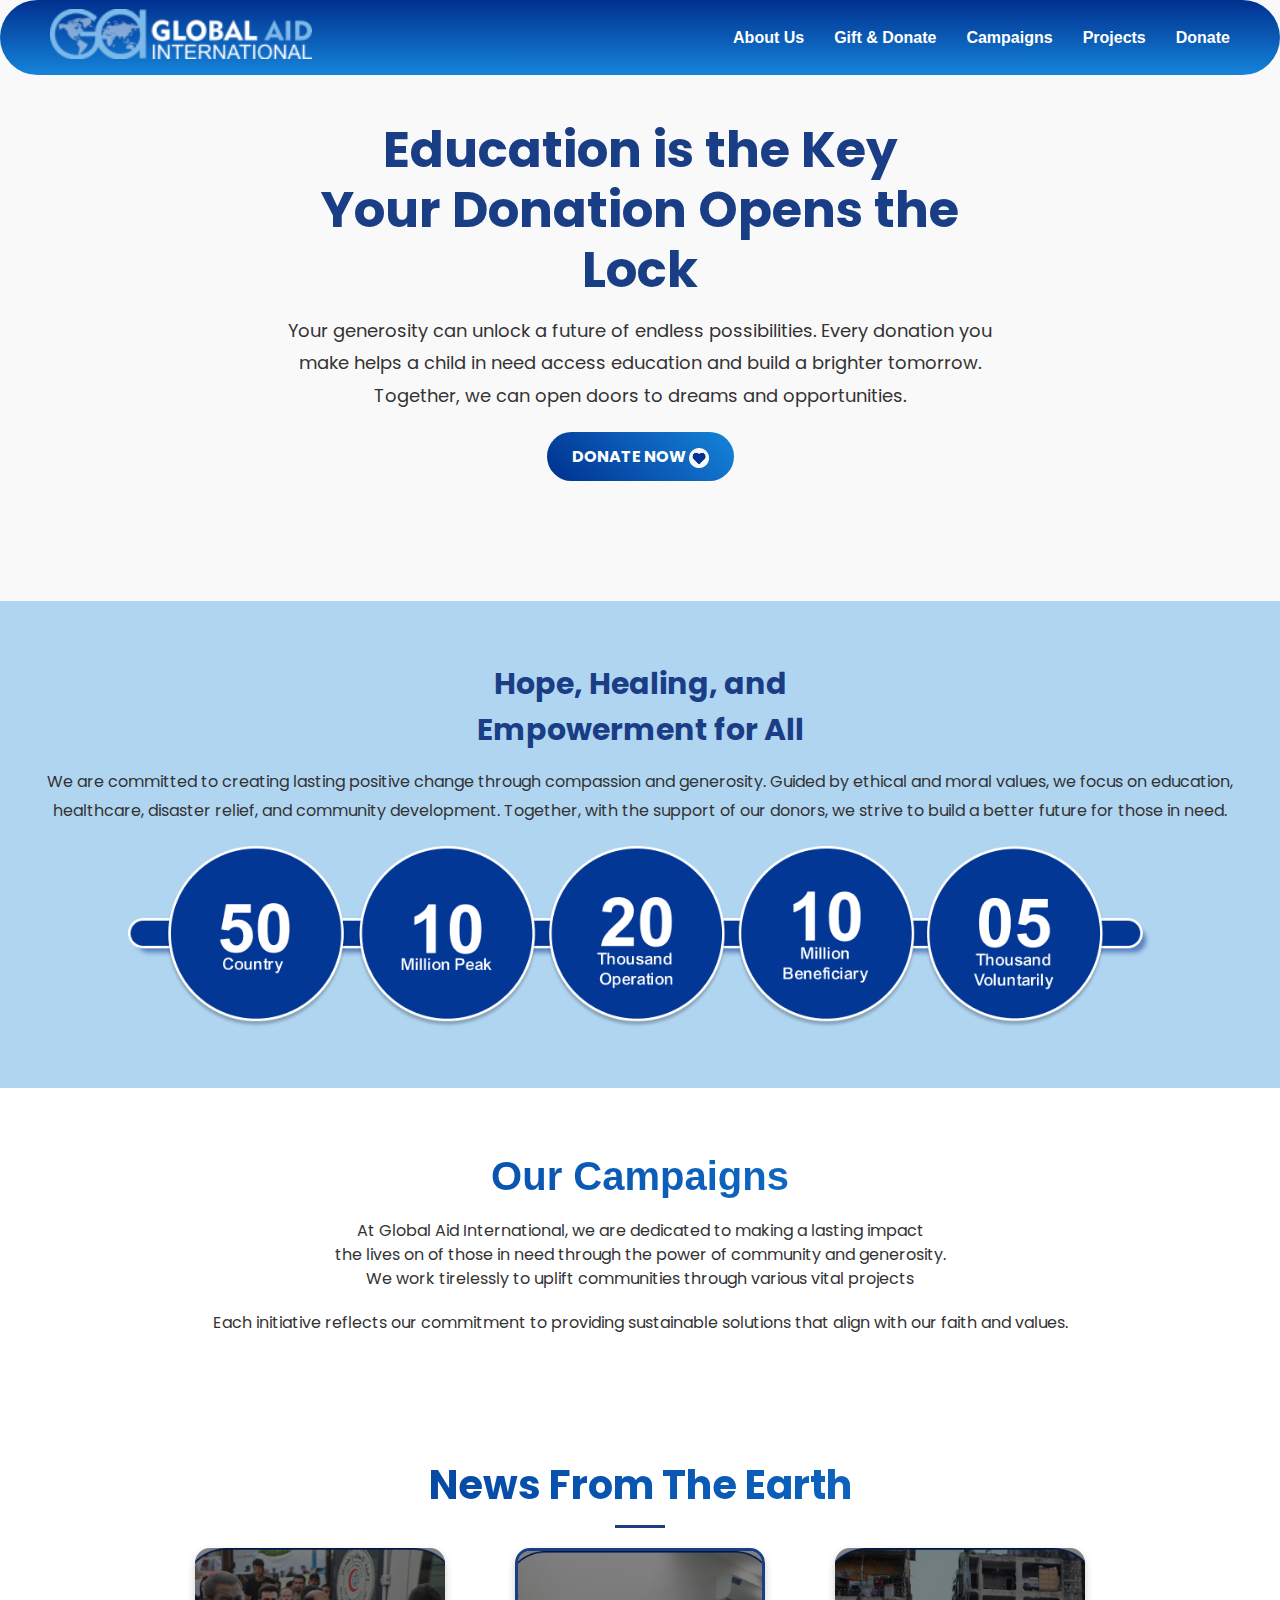
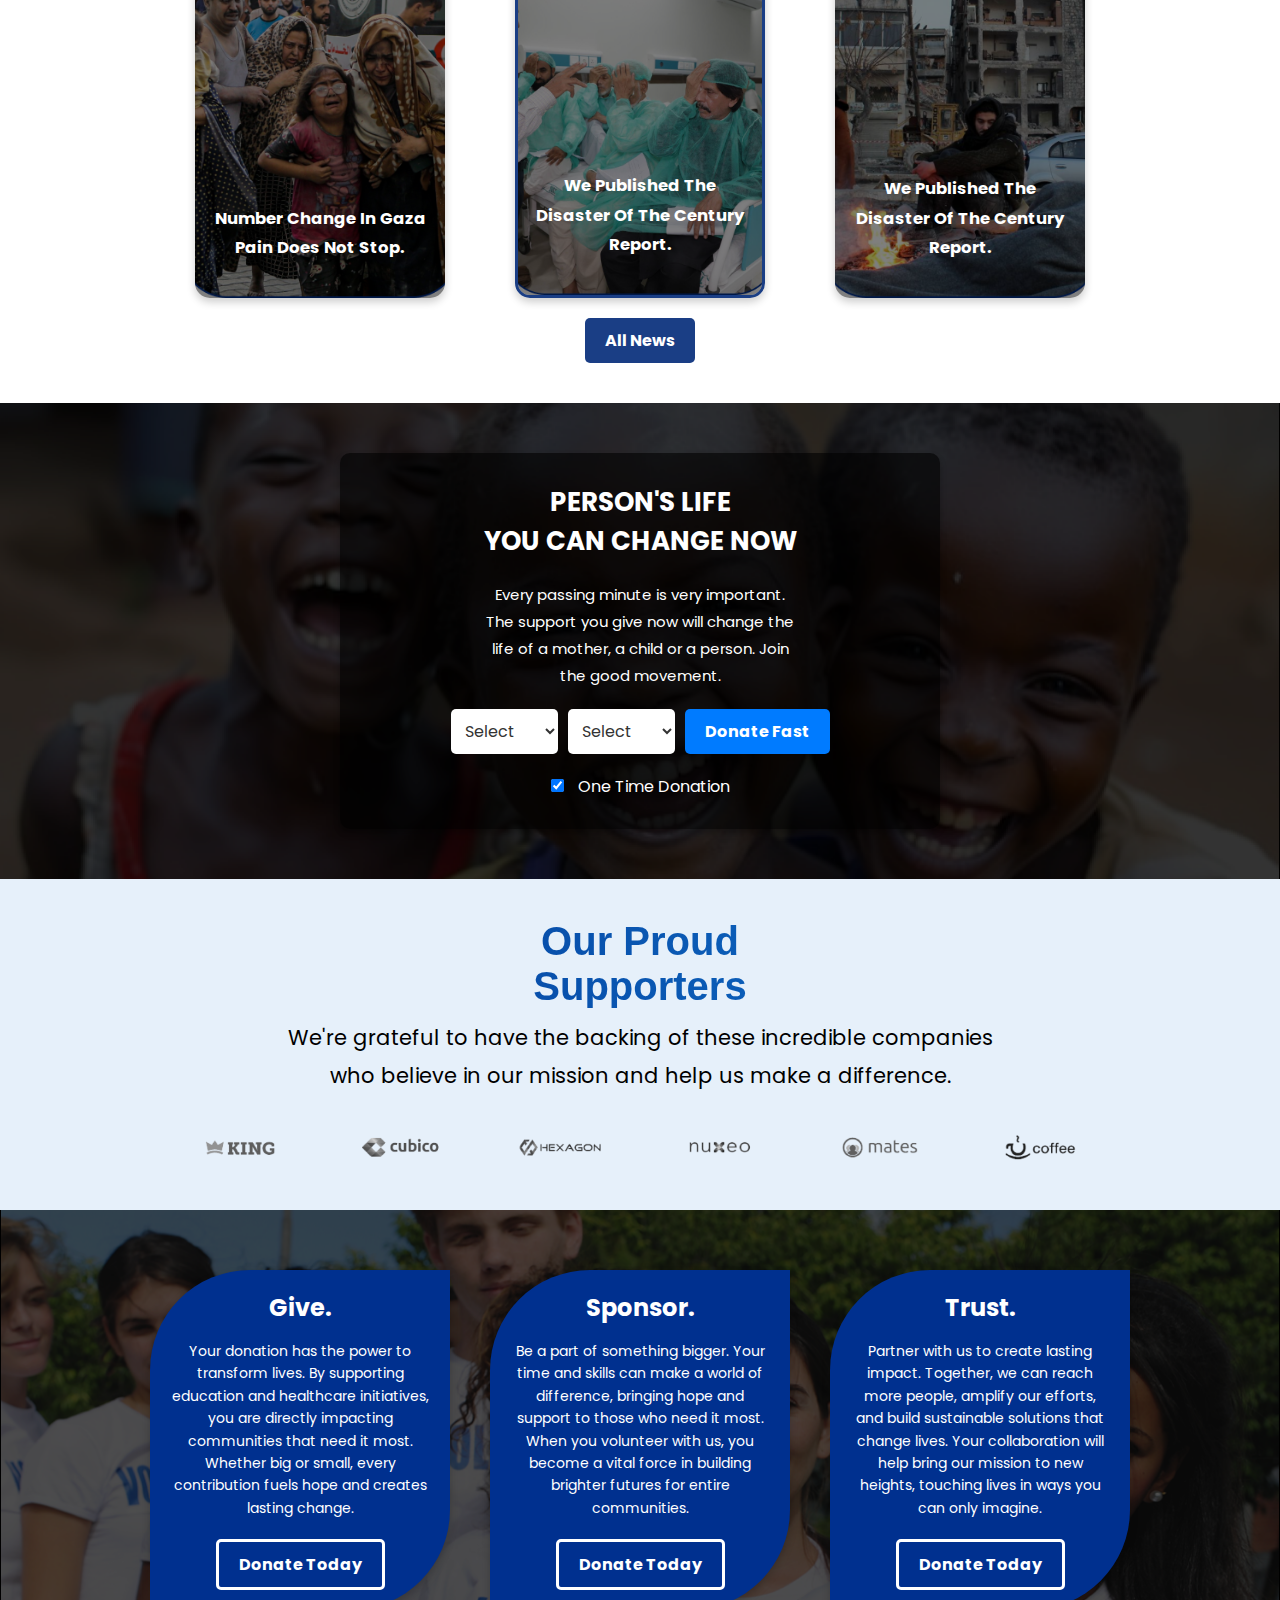
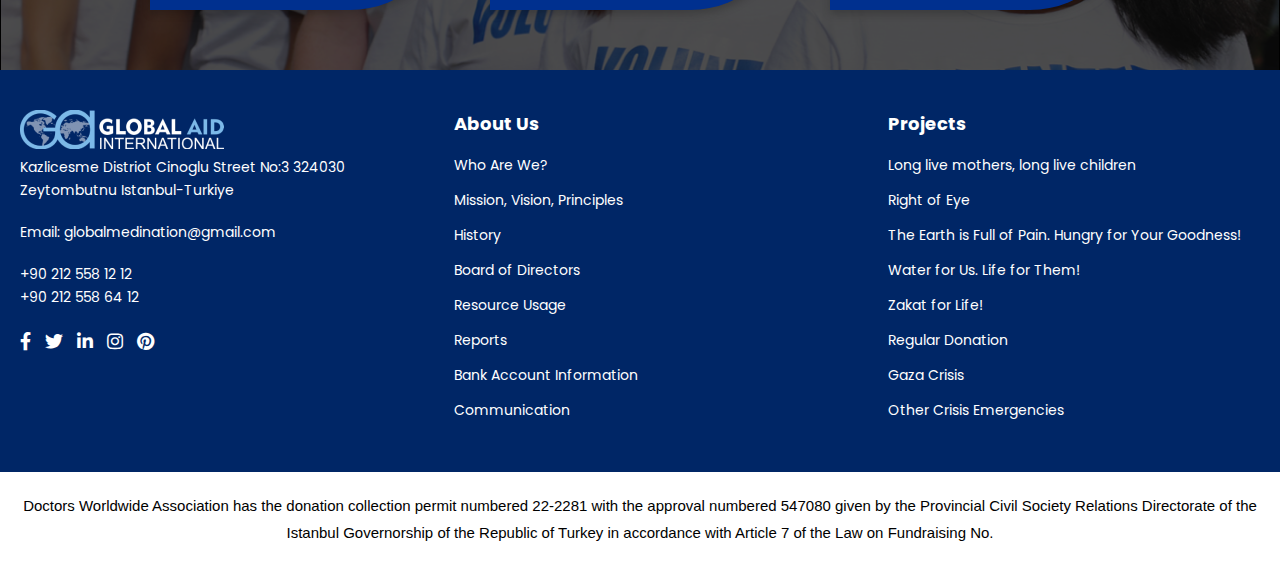
==== index.html @ 14e05ca7 "mobile menu fix" ====
<!DOCTYPE html>
<html lang="en">

<head>
    <meta charset="UTF-8">
    <meta name="viewport" content="width=device-width, initial-scale=1.0">
    <title>Global Aid International | Together for a Brighter Tomorrow</title>
    <link rel="stylesheet" href="style.css">
    <link rel="icon" href="images/favicon.png" type="image/x-icon">
    <link rel="stylesheet" href="toggle.js">
    <link href="https://fonts.googleapis.com/css2?family=Poppins:wght@400;600&display=swap" rel="stylesheet">
    <link href="https://cdnjs.cloudflare.com/ajax/libs/font-awesome/5.15.4/css/all.min.css" rel="stylesheet">

</head>

<body>

    <header class="header">
        <nav>
            <div class="logo">
                <a href="index.html">
                    <img src="images/Logo.png" alt="Global Aid International">
                </a>
            </div>
            <ul>
                <li><a href="about.html">About Us</a></li>
                <li><a href="Gift-Donate.html">Gift & Donate</a></li>
                <li><a href="Campaigns.html">Campaigns</a></li>
                <li><a href="project.html">Projects</a></li>
                <li><a href="donation.html"donate-button">Donate</a></li>
            </ul>
        </nav>
    </header>

    <header class="mobile-header">
      <nav>
          <div class="logo">
              <a href="index.html">
                  <img src="images/Logo.png" alt="Global Aid International">
              </a>
          </div>
          <div class="menu-icon" id="menu-toggle">
              <span class="menu-bar"></span>
              <span class="menu-bar"></span>
              <span class="menu-bar"></span>
          </div>
      </nav>
      <div class="mobile-menu" id="mobile-menu">
          <ul>
              <li><a href="about.html">About Us</a></li>
              <li><a href="Gift-Donate.html">Gift & Donate</a></li>
              <li><a href="Campaigns.html">Campaigns</a></li>
              <li><a href="project.html">Projects</a></li>
              <li><a href="donation.html" class="donate-button">Donate</a></li>
          </ul>
      </div>
  </header>
  <script src="toggle.js" defer></script>
    
  
















    <section class="container-fluid education-section-wrapper">
        <div class="education-section">
          <div class="education-content">
            <div class="icon-left">
              <!-- <img src="images/dollar1.png" alt="Left Icon"> -->
            </div>
            <div class="text-center">
              <h2>Education is the Key<br>Your Donation Opens the Lock</h2>
              <p>Your generosity can unlock a future of endless possibilities. Every donation you make helps a child in need access education and build a brighter tomorrow. Together, we can open doors to dreams and opportunities.</p>
              <button class="donateicon-button">
                Donate Now <span class="icon"> <img src="images/buttonicon.png" alt=""></span>
              </button>
            </div>
            <div class="icon-right">
              <!-- <img src="images/dollar2.png" alt="Right Icon"> -->
            </div>
          </div>
        </div>
      </section>
      

      <section class="home-second-wrapper" >
<div class="hope-section">
  <div class="hope-heading">
    <h2>Hope, Healing, and <br> Empowerment for All </h2>
    <p>We are committed to creating lasting positive change through compassion and generosity. Guided by ethical and moral values, we focus on education, healthcare, disaster relief, and community development. Together, with the support of our donors, we strive to build a better future for those in need.</p>
  </div>
</div>
<div class="hope-image"><img src="images/home1.png" alt=""></div>
      </section>
      
 <section class="Campaigns-wrapper">
<div class="Campaigns-heading">
  <h2>Our Campaigns</h2>
  <p> At Global Aid International, we are dedicated to making a lasting impact  <br> the lives on of those in need through the power of community and generosity. <br> We work tirelessly to uplift communities through various vital projects</p>
  <p>Each initiative reflects our commitment to providing sustainable solutions that align with our faith and values.</p>
</div>
 </section>





 <section class="news-section">
  <h2 class="news-title">News From The Earth</h2>
  <div class="news-container">
    <div class="news-card">
      <img src="images/news1.png" alt="News 1">
      <div class="news-text">
        <p>Number Change In Gaza Pain Does Not Stop.</p>
      </div>
    </div>
    <div class="news-card featured-news">
      <img src="images/news2.png" alt="News 2">
      <div class="news-text">
        <p>We Published The Disaster Of The Century Report.</p>
      </div>
    </div>
    <div class="news-card">
      <img src="images/news3.png" alt="News 3">
      <div class="news-text">
        <p>We Published The Disaster Of The Century Report.</p>
      </div>
    </div>
  </div>
  <button class="news-button">All News</button>
</section>

<section class="homedonation-form">
  <div class="content">
      <h1>PERSON'S LIFE<br>YOU CAN CHANGE NOW</h1>
      <p>Every passing minute is very important.<br>
          The support you give now will change the<br>
          life of a mother, a child or a person. Join<br>
          the good movement.
      </p>
      <div class="form">
          <select>
              <option>Select</option>
              <option>Option 1</option>
              <option>Option 2</option>
              <option>Option 3</option>
          </select>
          <select>
              <option>Select</option>
              <option>Option 1</option>
              <option>Option 2</option>
              <option>Option 3</option>
          </select>
          <button>Donate Fast</button>
      </div>
      <label>
          <input type="checkbox" checked>
          One Time Donation
      </label>
  </div>
</section>







<section class="supporters-section">
  <div class="container">
    <h2 class="section-title">Our Proud <br> Supporters</h2>
    <p class="section-description">
      We're grateful to have the backing of these incredible companies <br> who believe in our mission and help us make a difference.
    </p>
    <div class="supporters-logos">
      <img src="images/king-logo.png" alt="King Logo" class="logo">
      <img src="images/logo2.png" alt="Cubico Logo" class="logo">
      <img src="images/logo3.png" alt="Hexagon Logo" class="logo">
      <img src="images/logo4.png" alt="Nuxeo Logo" class="logo">
      <img src="images/logo5.png" alt="Mates Logo" class="logo">
      <img src="images/logo6.png" alt="Coffee Logo" class="logo">
    </div>
  </div>
</section>

<section class="donate-section">
  <div class="donate-container">
    <!-- Card 1 -->
    <div class="donate-card">
      <h3 class="card-title">Give.</h3>
      <p class="card-text">
        Your donation has the power to transform lives. By supporting education and healthcare initiatives, you are directly impacting communities that need it most. Whether big or small, every contribution fuels hope and creates lasting change.
      </p>
      <button class="donate-button">Donate Today</button>
    </div>
    <!-- Card 2 -->
    <div class="donate-card">
      <h3 class="card-title">Sponsor.</h3>
      <p class="card-text">
        Be a part of something bigger. Your time and skills can make a world of difference, bringing hope and support to those who need it most. When you volunteer with us, you become a vital force in building brighter futures for entire communities.
      </p>
      <button class="donate-button">Donate Today</button>
    </div>
    <!-- Card 3 -->
    <div class="donate-card">
      <h3 class="card-title">Trust.</h3>
      <p class="card-text">
        Partner with us to create lasting impact. Together, we can reach more people, amplify our efforts, and build sustainable solutions that change lives. Your collaboration will help bring our mission to new heights, touching lives in ways you can only imagine.
      </p>
      <button class="donate-button">Donate Today</button>
    </div>
  </div>
</section>


<footer class="footer">
  <div class="footer-container">
    <!-- Section 1: Contact -->
    <div class="footer-column">
      <img src="images/Logo.png" alt="Global Aid International Logo">
      <!-- <h3>Doctor Worldwide  <br> Association</h3> -->
      <p>Kazlicesme Distriot Cinoglu Street No:3 324030 Zeytombutnu Istanbul-Turkiye</p>
      <p>Email: globalmedination@gmail.com</p>
      <p>+90 212 558 12 12<br>+90 212 558 64 12</p>
      <div class="social-icons">
        <a href="#"><i class="fab fa-facebook-f"></i></a>
        <a href="#"><i class="fab fa-twitter"></i></a>
        <a href="#"><i class="fab fa-linkedin-in"></i></a>
        <a href="#"><i class="fab fa-instagram"></i></a>
        <a href="#"><i class="fab fa-pinterest"></i></a>
      </div>
    </div>
    <!-- Section 2: About Us -->
    <div class="footer-column">
      <h3>About Us</h3>
      <ul>
        <li><a href="#">Who Are We?</a></li>
        <li><a href="#">Mission, Vision, Principles</a></li>
        <li><a href="#">History</a></li>
        <li><a href="#">Board of Directors</a></li>
        <li><a href="#">Resource Usage</a></li>
        <li><a href="#">Reports</a></li>
        <li><a href="#">Bank Account Information</a></li>
        <li><a href="#">Communication</a></li>
      </ul>
    </div>
    <!-- Section 3: Projects -->
    <div class="footer-column">
      <h3>Projects</h3>
      <ul>
        <li><a href="#">Long live mothers, long live children</a></li>
        <li><a href="#">Right of Eye</a></li>
        <li><a href="#">The Earth is Full of Pain. Hungry for Your Goodness!</a></li>
        <li><a href="#">Water for Us. Life for Them!</a></li>
        <li><a href="#">Zakat for Life!</a></li>
        <li><a href="#">Regular Donation</a></li>
        <li><a href="#">Gaza Crisis</a></li>
        <li><a href="#">Other Crisis Emergencies</a></li>
      </ul>
    </div>
  </div>
  
</footer>

<div class="footer-bottom">
 
  <p>Doctors Worldwide Association has the donation collection permit numbered 22-2281 with the approval numbered 547080 given by the Provincial Civil Society Relations Directorate of the Istanbul Governorship of the Republic of Turkey in accordance with Article 7 of the Law on Fundraising No. </p>
</div>

</body>



</html>
---- style.css ----
* {
  margin: 0;
  padding: 0;
  box-sizing: border-box;
  font-family: "Poppins", sans-serif;
}


/* Desktop Header */
.header {
  width: 100%;
  position: fixed;
  top: 0;
  left: 0;
  z-index: 1000;
}

nav {
  display: flex;
  align-items: center;
  justify-content: space-between;
  padding: 0 50px;
  height: 75px;
  background-image: linear-gradient(#00308f, #1584da);
  border-bottom-left-radius: 50px;
  border-bottom-right-radius: 50px;
  border-top-left-radius: 50px;
  border-top-right-radius: 50px;
}

.logo img {
  height: 50px;
  /* Adjust as needed for logo size */
}

nav ul {
  display: flex;
  list-style: none;
}

nav li {
  margin-left: 30px;
}

nav a {
  color: white;
  text-decoration: none;
  font-size: 16px;
  font-weight: 600;
  font-family: "Poppins-medium", sans-serif;
}

.donate-button {
  background-color: white;
  color: #00308f;
  padding: 8px 20px;
  border-radius: 20px;
  font-weight: bold;
}

.donate-button:hover {
  background-color: #00308f;
  color: white;
  transition: 0.3s;
}


/* Mobile Header Styles */
.mobile-header {
  display: none; /* Hidden by default */
}

.mobile-header nav {
  display: flex;
  justify-content: space-between;
  align-items: center;
  padding: 10px 20px;
  background-color: #00308f;
}

.mobile-header .logo img {
  height: 40px;
}

/* Menu Icon Styles */
.menu-icon {
  display: block;
  cursor: pointer;
}

.menu-bar {
  width: 30px;
  height: 4px;
  margin: 6px 0;
  background-color: white;
  transition: 0.3s;
}

/* Mobile Menu */
.mobile-menu {
  display: none; /* Hidden initially */
  background-color: #00308f;
  padding: 20px;
  position: absolute;
  top: 75px; /* Adjust if needed */
  left: 0;
  width: 100%;
  text-align: center;
  border-radius: 10px;
  z-index: 1000;
  transition: all 0.3s ease-in-out;
}

.mobile-menu.open {
  display: block; 
}

/* Menu Icon */
.menu-icon {
  display: flex;
  flex-direction: column;
  justify-content: space-between;
  height: 25px;
  cursor: pointer;
}

.menu-bar {
  background-color: white;
  height: 3px;
  width: 30px;
  border-radius: 5px;
  margin: 2px 0;
}

/* Menu Icon Animation */
.menu-icon.open .menu-bar:nth-child(1) {
  transform: rotate(-45deg);
  position: relative;
  top: 10px;
}

.menu-icon.open .menu-bar:nth-child(2) {
  opacity: 0; /* Middle bar disappears */
}

.menu-icon.open .menu-bar:nth-child(3) {
  transform: rotate(45deg);
  position: relative;
  top: -10px;
}


/* Media Query for Mobile */
@media screen and (max-width: 768px) {
  .header {
    display: none; /* Hide desktop header */
  }

  .mobile-header {
    display: block; /* Show mobile header */
  }

  .mobile-menu.open {
    display: block;
  }

  /* Hide the donate button on mobile */
  .mobile-menu .donate-button {
    display: none;
  }

  /* Make menu text white */
  .mobile-menu ul li a {
    color: white;
    text-decoration: none;
    font-size: 16px;
    font-weight: 600;
    font-family: "Poppins-medium", sans-serif;
  }
}




/* ////////////////////////////////// */


/* home page css  */

.education-section-wrapper {
  background-color: #f9f9f9;
  padding: 120px 0;
  width: 100%; 
}

.education-section {
  width: 100%; 
  display: flex;
  justify-content: space-between; 
  align-items: center;
  margin: 0; 
}

.education-content {
  display: flex;
  align-items: center;
  justify-content: space-between; 
  width: 100%;
  text-align: center;
}

.icon-left,
.icon-right {
  flex: 1;
  display: flex;
  justify-content: center; 
}

.icon-left img,
.icon-right img {
  width: 80px; 
  height: auto;
}

.text-center {
  flex: 3; 
  padding: 0 20px;
}

.text-center h2 {
  color: #1a3e85;
  font-size: 50px;
  font-weight: bold;
  margin-bottom: 15px;
  line-height: 1.2;
  /* font-family: Georgia, 'Times New Roman', Times, serif; */
}

.text-center p {
  color: #333;
  font-size: 18px;
  margin-bottom: 20px;
}

.donateicon-button {
  align-items: center;
  gap: 8px;
  background: linear-gradient(45deg, #00308F, #1584DA);
  color: white;
  border: none;
  border-radius: 25px; /* Rounded corners */
  padding: 12px 25px;
  font-size: 16px;
  cursor: pointer;
  transition: background 0.3s ease, transform 0.2s ease;
  text-transform: uppercase; /* Convert text to uppercase */
}

.donateicon-button .icon img {
  width: 20px; /* Adjust size of the image */
  height: auto; /* Maintain aspect ratio */
  vertical-align: middle; /* Align image with the text */
}

.donateicon-button:hover {
  background: linear-gradient(45deg, #1584DA, #00308F); /* Reverse gradient on hover */
  transform: scale(1.05);
}

.home-second-wrapper {
  background-color: #b0d5f1;
  padding: 120px 0;
}

.hope-section {
  display: flex;
  align-items: center;
  text-align: center;
  width: 100%;
}

.hope-section {
  flex: 4;
  padding: 0 20px;
}

.hope-heading h2 {
  color: #1a3e85;
  font-size: 60px;
  font-weight: bold;
  margin-bottom: 15px;
}

.hope-heading p {
  color: #333;
  font-size: 18px;
  margin-bottom: 20px;
  padding-right: 150px;
  padding-left: 150px;
}

.hope-image {
  display: flex;
  justify-content: center; /* Centers horizontally */
  align-items: center; /* Centers vertically */
  flex: 1; /* Adjusts the size distribution */
}

.hope-image img {
  max-width: 100%;
  height: auto; /* Ensures the image scales properly */
}

.Campaigns-wrapper {
    background-color: #fff;
    padding: 120px 0;
  }
  
  .Campaigns-heading {
    flex: 4;
    padding: 0 20px;
    text-align: center; /* Center-align text */
  }
  
  .Campaigns-heading h2 {
  color: transparent; /* Make text transparent to show gradient */
  font-family: 'Geometric 415 Black', sans-serif; 
  font-size: 60px;
  font-weight: bold;
  margin-bottom: 15px;
  justify-content: center;
  display: flex;
  background: linear-gradient(90deg, #023695,  #1584DA); /* Gradient colors */
  background-clip: text; /* Clip the background to the text */
  -webkit-background-clip: text; /* For Safari support */
  -webkit-text-fill-color: transparent; /* For Safari support */
  }
  
  .Campaigns-heading p {
    color: #333;
    font-size: 18px;
    margin-bottom: 20px;
    justify-content: center;
    display: flex;
    text-align: center; /* Align text content to center */
  }
  
/* General Section Styles */
.news-section {
    text-align: center;
    padding: 40px 20px;
    background-color: #fff;
  }
  
  .news-title {
    /* font-family: 'Geometric', sans-serif;  */
    font-size: 60px;
    font-weight: bold;
    color: transparent; 
    background: linear-gradient(90deg, #00308F, #137CD3); 
    -webkit-background-clip: text; 
    background-clip: text; 
    margin-bottom: 20px;
    position: relative;
    /* text-stroke: 2px white; 
    -webkit-text-stroke: 2px white;  */
}

  
  /* Title Underline */
  .news-title::after {
    content: '';
    display: block;
    width: 50px;
    height: 3px;
    background-color: #1a3e85;
    margin: 10px auto;
  }
  
  /* News Container */
  .news-container {
    display: flex;
    justify-content: center;
    gap: 70px;
    flex-wrap: wrap;
  }
  
  /* News Card */
  .news-card {
    position: relative;
    width: 250px; /* Increased width */
    height: 350px; /* Added height for larger cards */
    border-radius: 15px;
    overflow: hidden;
    box-shadow: 0 4px 8px rgba(0, 0, 0, 0.2);
    transition: transform 0.3s;
  }
  
  .news-card img {
    width: 100%;
    height: 100%;
    object-fit: cover; /* Ensures the image scales without distortion */
  }
  
  .news-card:hover {
    transform: scale(1.05);
  }
  
  /* Text Overlay */
  .news-text {
    position: absolute;
    bottom: 10px; /* Positioned text slightly above the bottom */
    left: 10px;
    right: 10px;
    color: #fff;
    font-size: 15px;
    text-align: center;
    font-weight: bold;
    padding: 5px;
    background: none; /* Removed background color */
  }
  
  /* Featured News Styling */
  .featured-news {
    border: 3px solid #1a3e85;
    border-radius: 20px;
  }
  
  /* Button */
  .news-button {
    background-color: #1a3e85;
    color: #fff;
    padding: 10px 20px;
    font-size: 16px;
    border: none;
    border-radius: 5px;
    cursor: pointer;
    margin-top: 20px;
  }
  
  .news-button:hover {
    background-color: #134a8e;
  }
  
/* News Card */
.news-card {
    position: relative;
    width: 250px; /* Increased width */
    height: 350px; /* Added height for larger cards */
    border-radius: 15px;
    overflow: hidden;
    box-shadow: 0 4px 8px rgba(0, 0, 0, 0.2);
    transition: transform 0.3s;
  }
  
  .news-card img {
    width: 100%;
    height: 100%;
    object-fit: cover; /* Ensures the image scales without distortion */
  }
  
  /* Black Overlay */
  .news-card::before {
    content: '';
    position: absolute;
    top: 0;
    left: 0;
    width: 100%;
    height: 100%;
    background-color: rgba(0, 0, 0, 0.5); /* Black overlay with transparency */
    z-index: 1; /* Ensures overlay is on top of the image */
  }
  
  /* Text Overlay */
  .news-text {
    position: absolute;
    bottom: 10px; /* Positioned text slightly above the bottom */
    left: 10px;
    right: 10px;
    color: #fff;
    font-size: 15px;
    text-align: center;
    font-weight: bold;
    padding: 5px;
    background: none; /* Removed background color */
    z-index: 2; /* Ensure text appears above the overlay */
  }
  
  .news-card:hover {
    transform: scale(1.05);
  }
  

  /* homepage form css  */


  .homedonation-form {
    background-image: url('images/formbackground.png'); 
    background-size: cover;
    background-position: center;
    padding: 50px 20px;
    color: white;
    text-align: center;
}

.content {
    max-width: 600px;
    margin: 0 auto;
    background-color: rgba(0, 0, 0, 0.6);
    padding: 30px;
    border-radius: 10px;
    box-shadow: 0 4px 6px rgba(0, 0, 0, 0.3);
}

h1 {
    font-size: 2em;
    margin-bottom: 20px;
    line-height: 1.5;
}

p {
    font-size: 1.1em;
    line-height: 1.8;
    margin-bottom: 20px;
}

.form {
    display: flex;
    justify-content: center;
    gap: 10px;
    margin-bottom: 20px;
}

select {
    padding: 10px;
    font-size: 1em;
    border: none;
    border-radius: 5px;
    background-color: #ffffff;
    color: #333;
}

button {
    padding: 10px 20px;
    font-size: 1em;
    border: none;
    border-radius: 5px;
    background-color: #007bff;
    color: white;
    cursor: pointer;
    font-weight: bold;
    transition: background-color 0.3s;
}

button:hover {
    background-color: #0056b3;
}

label {
    font-size: 1em;
    display: block;
    margin-top: 10px;
}

input[type="checkbox"] {
    margin-right: 10px;
}



/* supporters Section Styles */
.supporters-section {
  background-color: #e6f0fa; 
  text-align: center;
  padding: 40px 20px;
  font-family: 'Poppins', sans-serif;
}

.supporters-section .section-title {
  font-size: 70px;
  font-family: 'Geometric 415 Black', Arial, sans-serif; 
  font-weight: bold;
  color: transparent; 
  background: linear-gradient(to right, #00308F, #137CD3); 
  -webkit-background-clip: text; 
  /* -webkit-text-fill-color: transparent; 
  -webkit-text-stroke: 1px white;  */
  margin-bottom: 10px;
  /* text-shadow: 2px 2px 4px rgba(0, 0, 0, 0.2); / */
}

.supporters-section .section-description {
  font-size: 16px;
  color: #000000;
  margin-bottom: 30px;
}

.supporters-logos {
  display: flex;
  justify-content: center;
  align-items: center;
  gap: 60px; 
  flex-wrap: wrap;
}

.supporters-logos .logo {
  max-width: 100px; 
  filter: grayscale(100%); 
  transition: filter 0.3s ease;
}

.supporters-logos .logo:hover {
  filter: grayscale(0%); 
}


/* Donate Section */
.donate-section {
  background: url('images/homelastback.png') no-repeat center center/cover; 
  padding: 60px 20px;
  display: flex;
  justify-content: center;
  align-items: center;
}

.donate-container {
  display: flex;
  justify-content: center;
  gap: 40px;
  flex-wrap: wrap;
}

.donate-card {
  background-color: #00308F;
  color: #fff;
  padding: 20px;
  width: 300px;
  text-align: center;
  box-shadow: 0 4px 8px rgba(0, 0, 0, 0.2);
  border-bottom-right-radius: 100px;
  border-top-left-radius: 100px;
}

.card-title {
  font-size: 24px;
  font-weight: bold;
  margin-bottom: 15px;
}

.card-text {
  font-size: 14px;
  margin-bottom: 20px;
  line-height: 1.6;
}

.donate-button {
  background-color: #fff;
  /* color: #002666; */
  border: none;
  padding: 10px 20px;
  font-size: 14px;
  font-weight: bold;
  border-radius: 5px;
  cursor: pointer;
  transition: background-color 0.3s ease, color 0.3s ease;
  background-color: transparent;
    border: solid;
}

.donate-button:hover {
  background-color: #002666;
  color: #fff;
}

/* About us page css  */

.together-wrapper {
  display: flex;
  justify-content: center;
  align-items: center;
  height: 60vh;           
 background-color: white; 
}


.together-title h1 {
  text-align: center;  
  font-size: 70px;      
  margin: 0;
  font-family: 'Geomatric', sans-serif; 
  font-weight: 700;
  background: linear-gradient(45deg, #00308F, #1584DA); 
  -webkit-background-clip: text; 
  color: transparent; 
}


.who-wrapper {
  background-color: #B0D5F1; 
  display: flex;
  justify-content: center;  
  align-items: center;      
  padding: 20px;           
  gap: 20px;                
}

.whoare-img img {
  max-width: 85%;          
  height: auto;             
  border-radius: 8px;       
}

.whoarewe-title {
  max-width: 600px;         
  text-align: left;         
}

.whoarewe-title h2 {
  background: linear-gradient(45deg, #00308F, #1278CF); 
  display: inline-block;    
  color: white;            
  padding: 10px 20px;       
  border-radius: 8px;       
  font-family: 'Geometria', sans-serif; 
  font-weight: 700;        
  margin-bottom: 20px;      
}

.whoarewe-title p {
  font-size: 16px; 
  font-family: Arial, Helvetica, sans-serif;         
  line-height: 1.6;         
  color: #000000;              
  margin-bottom: 10px;
}



.mission-wrapper{
  background-color: #B0D5F1; 
  display: flex;
  justify-content: center;  
  align-items: center;      
  padding: 20px;           
  gap: 20px; 

}

.mission-img img {
  max-width: 85%;          
  height: auto;             
  border-radius: 8px;       
}
.mission-titile {
  max-width: 600px;         
  text-align: left;         
}

.mission-titile h2 {
  background: linear-gradient(45deg, #00308F, #1278CF); 
  display: inline-block;    
  color: white;            
  padding: 10px 20px;       
  border-radius: 8px;       
  font-family: 'Geometria', sans-serif; 
  font-weight: 700;        
  margin-bottom: 20px;      
}

.mission-img p {
  font-size: 16px; 
  font-family: Arial, Helvetica, sans-serif;         
  line-height: 1.6;         
  color: #000000;              
  margin-bottom: 10px;
}

.vision-wrapper {
  background-color: #B0D5F1; 
  display: flex;
  justify-content: center;  
  align-items: center;      
  padding: 20px;           
  gap: 20px;                
}

.vision-img {
  max-width: 85%;          
  height: auto;             
  border-radius: 8px;       
}

.vision-title {
  max-width: 600px;         
  text-align: left;         
}

.vision-title h2 {
  background: linear-gradient(45deg, #00308F, #1278CF); 
  display: inline-block;    
  color: white;            
  padding: 10px 20px;       
  border-radius: 8px;       
  font-family: 'Geometria', sans-serif; 
  font-weight: 700;        
  margin-bottom: 20px;      
}

.vision-title p {
  font-size: 16px; 
  font-family: Arial, Helvetica, sans-serif;         
  line-height: 1.6;         
  color: #000000;              
  margin-bottom: 10px;
}









/* gift & Donate page css  */




















/* gift and donate second section css  */

.intro-section {
  display: flex;
  align-items: center;
  justify-content: center;
  padding: 50px;
  background-color: #b0d5f1;
  margin-top: 75px;
}

.intro-image img {
  width: 100%;
  max-width: 500px;
  height: auto;
  border-radius: 8px;
  margin-right: 30px;
}

.intro-content {
  max-width: 600px;
}

.intro-content h1 {
  font-size: 60px ;
  line-height: 1.2;
  color: #00308f; 
  margin-bottom: 20px;
  font-family: "geomatric", sans-serif;
}

.intro-content p {
  font-size: 15px;
  color: #000000;
  line-height: 1.6;
  margin-bottom: 20px;
  font-family: "arial", sans-serif;
}

.learn-more-button {
  display: inline-block;
  padding: 10px 20px;
  background-color: #1584da;
  color: white;
  font-size: 1rem;
  text-decoration: none;
  border-radius: 5px;
  font-weight: bold;
  transition: background-color 0.3s;
}

.learn-more-button:hover {
  background-color: #00308f;
}


/* campaign page css  */

.campaign-wrapper {
  text-align: center;
  padding: 40px 20px;
  background-color: #f5f5f5;
  padding-top: 100px;
}

.campaign-grid {
  display: flex;
  flex-wrap: wrap;
  gap: 60px;
  justify-content: center;
}

.campaign-card {
  position: relative;
  width: 450px;
  border-radius: 8px;
  overflow: hidden;

}

.campaign-card img {
  width: 100%;
}

.overlay-text {
  padding: 15px;
  text-align: center;
}

.overlay-text h3 {
  color: #ffffff; 
  background-color: #00308f85;
  border-radius: 5px;
  font-size: 20px;
  font-weight: 700;
  margin-bottom: 10px;
  font-family: 'Geometria', sans-serif;
}

/* .overlay-text p {
  font-size: 14px;
  color: #555;
  font-family: Arial, sans-serif;
  line-height: 1.5;
} */


















/* project page css  */


.projects-wrapper {
  text-align: center;
  padding: 40px 20px;
  background-color: #f5f5f5;
  padding-top: 100px;
}

.projects-title {
  font-size: 60px;
  font-weight: 700;
  color: #00308F;
  margin-bottom: 20px;
  font-family: 'Geometria', sans-serif;
}

.projects-grid {
  display: grid;
  grid-template-columns: repeat(auto-fit, minmax(250px, 1fr));
  gap: 20px;
  justify-items: center;
}

.project-card {
  position: relative;
  overflow: hidden;
  border-radius: 8px;
}

.project-card img {
  width: 100%;
  height: auto;
  display: block;
  border-radius: 8px;
  transition: transform 0.3s ease;
  
}

.project-card:hover img {
  transform: scale(1.1); /* Zoom effect on hover */
}

.project-card::before {
  content: "";
  position: absolute;
  top: 0;
  left: 0;
  width: 100%;
  height: 100%;
  background: rgba(0, 0, 0, 0.5); 
  z-index: 1; 
  opacity: 1; 
  transition: opacity 0.3s ease;
  border-radius: 8px;
  
}

.project-card:hover::before {
  opacity: 1; 
}

.overlay-text {
  position: absolute;
  bottom: 10px;
  left: 50%;
  transform: translateX(-50%);
  color: white;
  font-size: 18px;
  padding: 10px 15px;
  border-radius: 4px;
  text-align: center;
  font-family: 'Arial', sans-serif;
  z-index: 2; 
  width: 90%;
}



























/* Donate page css  */

.donation-section {
  display: flex;
  align-items: center;
  justify-content: center;
  padding: 80px;
  background-color: #f5f5f5; /* Light background color for section */
  margin-top: 40px;
  border-radius: 10px;
}

.donation-image img {
  width: 100%;
  max-width: 400px;
  height: auto;
  border-radius: 8px;
  margin-right: 30px;
}

.donation-content {
  max-width: 600px;
}

.donation-content h2 {
  font-size: 60px;
  color: #00308f; /* Primary color for the heading */
  margin-bottom: 15px;
  /* font-family: "Poppins-SemiBold", sans-serif; */
}

.donation-content p {
  font-size: 1rem;
  color: #555;
  line-height: 1.6;
  margin-bottom: 20px;
  font-family: "Poppins", sans-serif;
}

.donate-button {
  display: inline-block;
  padding: 10px 20px;
  background-color: #1584da00;
  color: white;
  font-size: 1rem;
  text-decoration: none;
  border-radius: 5px;
  font-weight: bold;
  transition: background-color 0.3s;
}

.donate-button:hover {
  background-color: #00308f;
}

/* donate page css end  */


/* Footer Styles */
.footer {
  background-color: #002666; /* Footer background color */
  color: #fff;
  padding: 40px 20px;
  font-family: Arial, sans-serif;
}

.footer-container {
  display: flex;
  justify-content: space-between;
  flex-wrap: wrap;
  gap: 20px;
}

.footer-column {
  width: 30%;
  min-width: 250px;
}

.footer-column h3 {
  font-size: 18px;
  margin-bottom: 15px;
  color: #fff;
}

.footer-column p {
  font-size: 14px;
  line-height: 1.6;
}

.footer-column ul {
  list-style: none;
  padding: 0;
  margin: 0;
}

.footer-column ul li {
  margin-bottom: 10px;
}

.footer-column ul li a {
  text-decoration: none;
  color: #fff;
  font-size: 14px;
}

.footer-column ul li a:hover {
  text-decoration: underline;
}

/* Social Icons */
.social-icons a {
  text-decoration: none;
  color: #fff;
  margin-right: 10px;
  font-size: 18px;
  transition: color 0.3s ease;
}

.social-icons a:hover {
  color: #00aaff;
}

/* Footer Bottom */
.footer-bottom {
  margin-top: 20px;
  display: flex;
  align-items: center;
  justify-content: center;
  background-color: white;
}

.footer-bottom img {
  width: 150px; 
}
.footer-bottom p {
  font-size: 12px;
  font-family: Arial, Helvetica, sans-serif;
  color: black;
  padding-left: 50px;

}






































/* media querry home page css  */

@media (max-width: 768px) {
  .education-section {
    flex-direction: column; /* Stack elements vertically */
    align-items: center; /* Center elements */
    gap: 20px; /* Add spacing between items */
  }

  .icon-left,
  .icon-right {
    flex: unset;
    width: 60px; /* Reduce icon size for mobile */
  }

  .icon-left img,
  .icon-right img {
    width: 100%; /* Ensure images scale properly */
  }

  .text-center {
    text-align: center; /* Center-align text */
    flex: unset; /* Allow it to adjust naturally */
    padding: 0 10px; /* Reduce padding for mobile */
  }

  .text-center h2 {
    font-size: 28px; /* Adjust heading size for mobile */
  }

  .text-center p {
    font-size: 16px; /* Adjust paragraph size for mobile */
  }

  .donate-button {
    padding: 10px 20px; /* Adjust button size */
    font-size: 14px; /* Adjust button text size */
  }


.news-text p {
  font-size: 15px;
  line-height: 1.2;
}
}




  .home-second-wrapper {
    padding: 60px 0; /* Reduce padding for mobile */
  }

  .hope-section {
    flex-direction: column; /* Stack elements vertically */
    align-items: center; /* Center align items */
    gap: 20px; /* Add spacing between items */
    text-align: center; /* Ensure text alignment is center */
  }

  .hope-heading h2 {
    font-size: 30px; /* Adjust heading size */
  }

  .hope-heading p {
    font-size: 16px; /* Adjust paragraph size */
    padding: 0 10px; /* Add some padding for readability */
  }

  .hope-image {
    width: 100%; /* Ensure the image container takes full width */
    text-align: center;
  }

  .hope-image img {
    max-width: 80%; /* Scale the image for mobile view */
    height: auto;
  }

.content h1 {
  font-size: 26px;

}

.content p {
  font-size: 15px
}

.supporters-section .section-description {
  font-size: 21px; }




  .Campaigns-wrapper {
    padding: 60px 0; 
  }

  .Campaigns-heading h2 {
    font-size: 40px; 
    line-height: 1.4; 
  }

  .Campaigns-heading p {
    font-size: 16px; 
    line-height: 1.5; 
    padding: 0 10px; 
  }

.news-title {
    font-family: 'Poppins', sans-serif; 
    font-size: 40px;
  }
.supporters-section .section-title {
  font-size: 40px;
}

/* about us css  */





.together-wrapper {
  height: auto; /* Adjust height for mobile */
  padding: 20px; /* Add padding for spacing */
}

.together-title h1 {
  font-size: 36px; /* Reduce font size */
  line-height: 1.4; /* Improve spacing */
}

/* Who Section */
.who-wrapper {
  flex-direction: column; /* Stack image and text */
  text-align: center; /* Center-align content */
  padding: 20px;
}

.whoare-img img {
  max-width: 100%; /* Make image responsive */
  margin-bottom: 20px; /* Add space below image */
}

.whoarewe-title {
  max-width: 100%; /* Use full width */
}

.whoarewe-title h2 {
  font-size: 24px; /* Adjust heading size */
  text-align: center; /* Center-align the title */
}

.whoarewe-title p {
  font-size: 18px; /* Increase font size */
  /* line-height: 1.8; 
  text-align: center; 
  padding: 0 10px;  */
}

/* Mission Section */
.mission-wrapper {
  flex-direction: column; /* Stack image and text */
  text-align: center; /* Center-align content */
  padding: 20px;
}

.mission-titile {
  max-width: 100%; /* Use full width */
}

.mission-titile h2 {
  font-size: 24px; /* Adjust heading size */
  text-align: center; /* Center-align the title */
}

.mission-titile p {
  font-size: 18px; /* Increase font size */
  /* line-height: 1.8; 
  text-align: center; 
  padding: 0 10px;  */
}

.mission-img img {
  max-width: 100%; /* Make image responsive */
  margin-bottom: 20px; /* Add space below image */
}

/* Vision Section */
.vision-wrapper {
  flex-direction: column; /* Stack image and text */
  text-align: center; /* Center-align content */
  padding: 20px;
}

.vision-img img {
  max-width: 100%; /* Make image responsive */
  margin-bottom: 20px; /* Add space below image */
}

.vision-title {
  max-width: 100%; /* Use full width */
}

.vision-title h2 {
  font-size: 24px; /* Adjust heading size */
  text-align: center; /* Center-align the title */
}

.vision-title p {
  font-size: 18px; /* Increase font size */
  /* line-height: 1.8; 
  text-align: center; 
  padding: 0 10px;  */
}

.donation-section {
  display: block;
  padding: 20px;
  margin-top: 0px;
}
.donation-content h2 {
  font-size: 38px;
    color: #00308f;
    margin-bottom: 15px;
}





/* footer bottom media css  */

.footer-bottom {
  text-align: center; 
}

.footer-bottom img {
  margin-bottom: 15px; /* Add more spacing below the logo */
}

.footer-bottom p {
  font-size: 15px; /* Slightly smaller font size for mobile */
  padding: 0 10px; /* Add some horizontal padding for text */
}
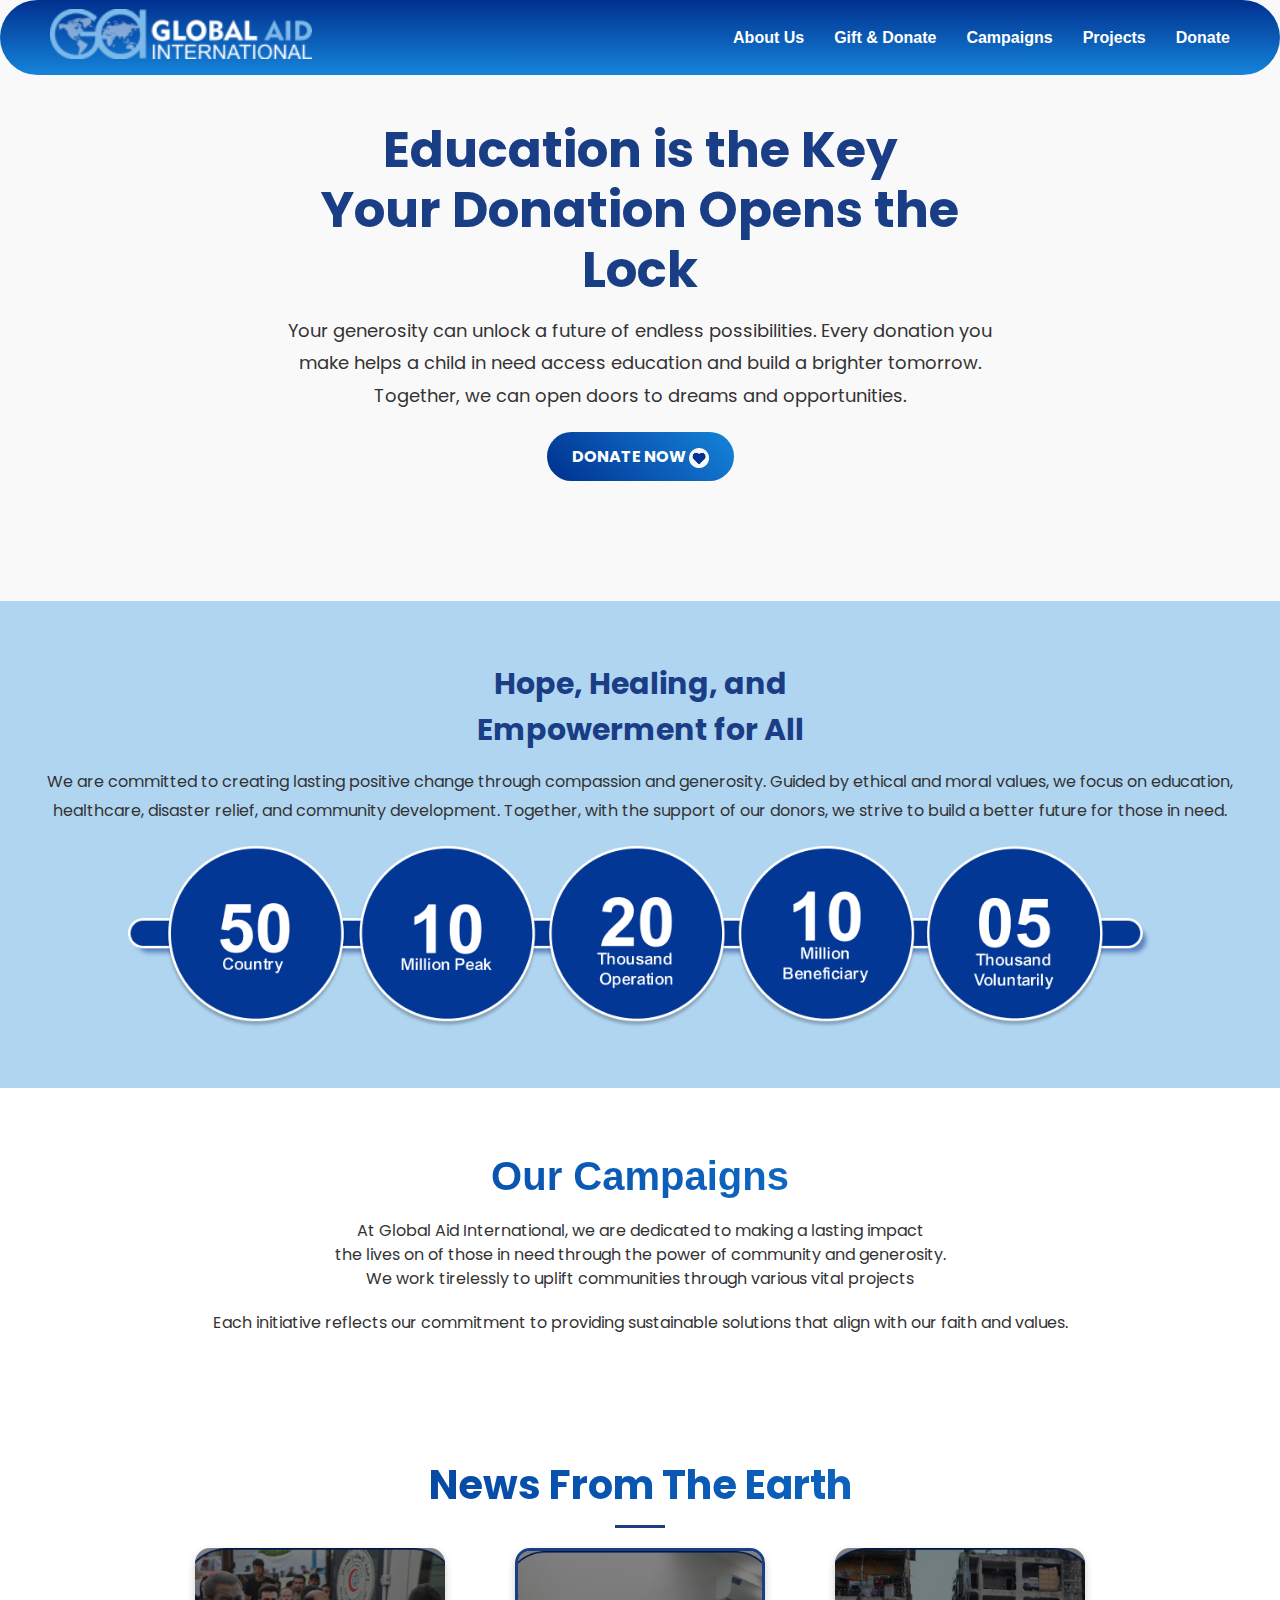
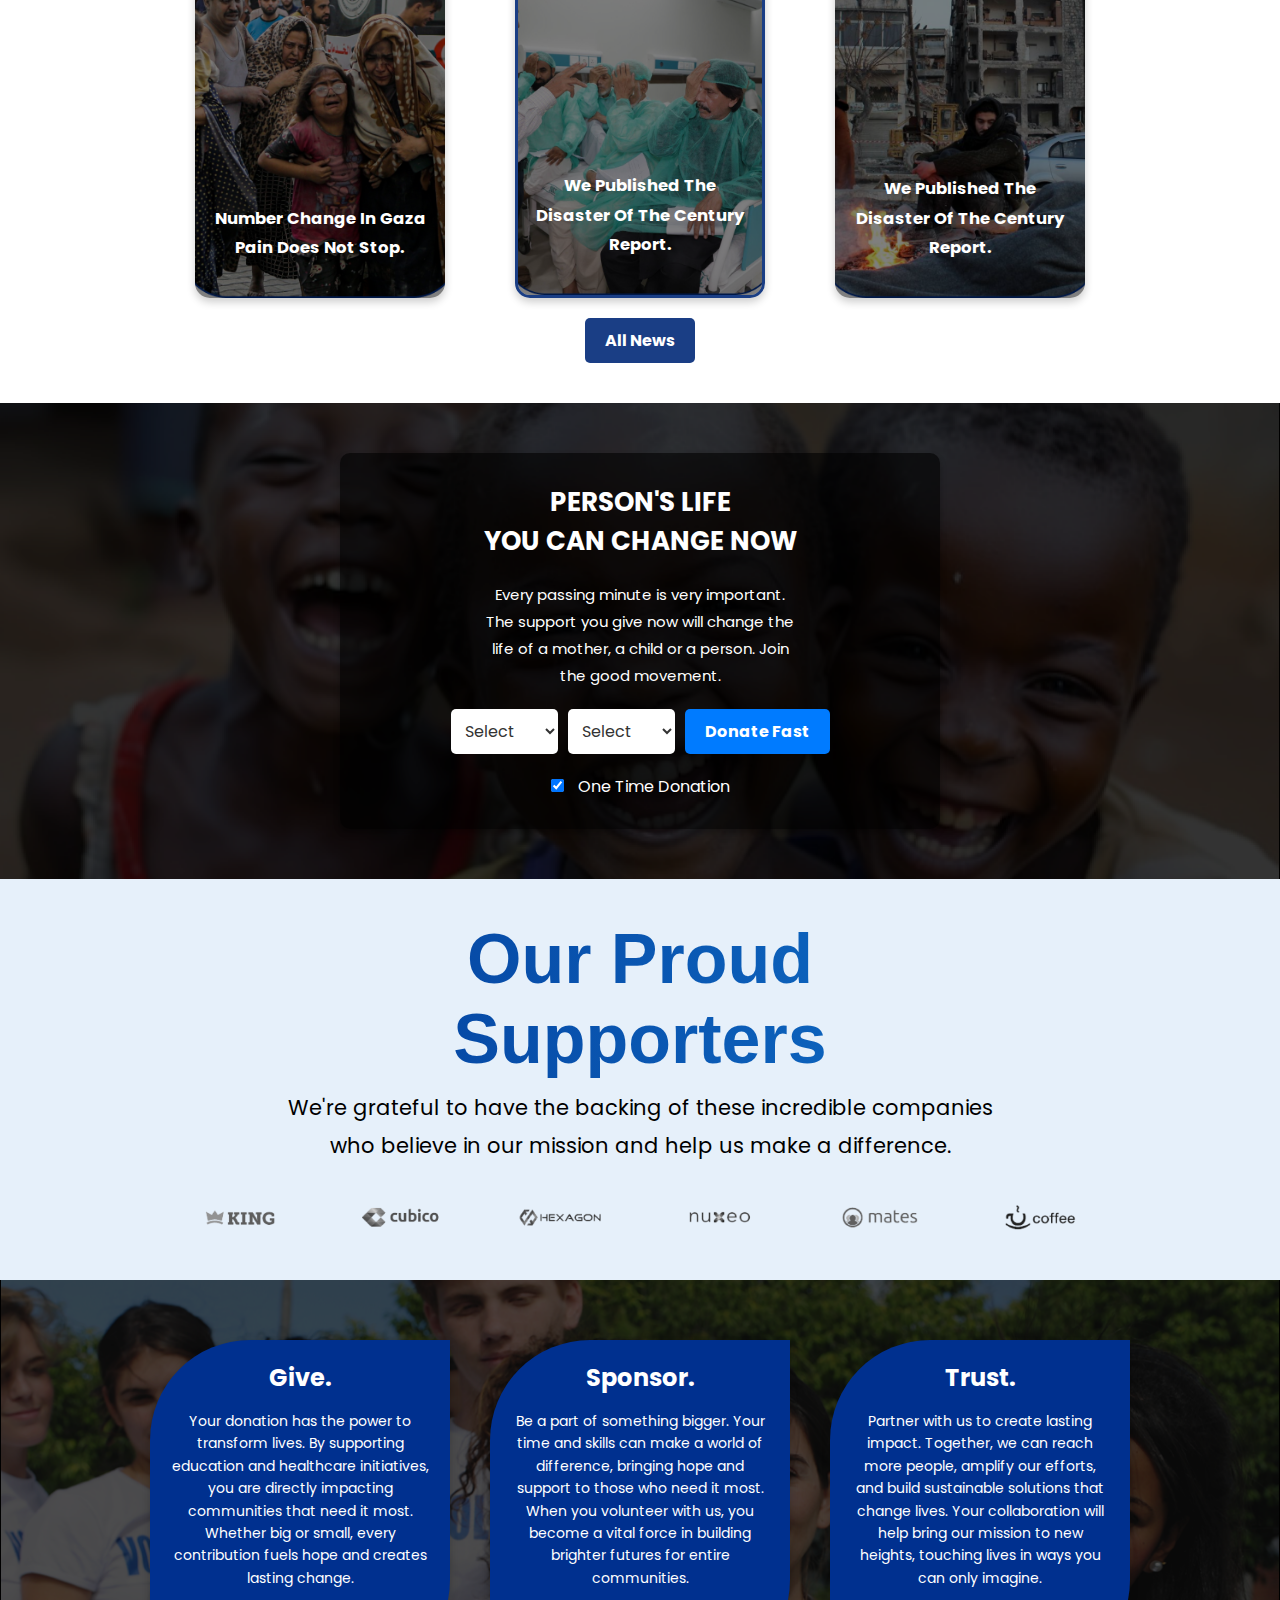
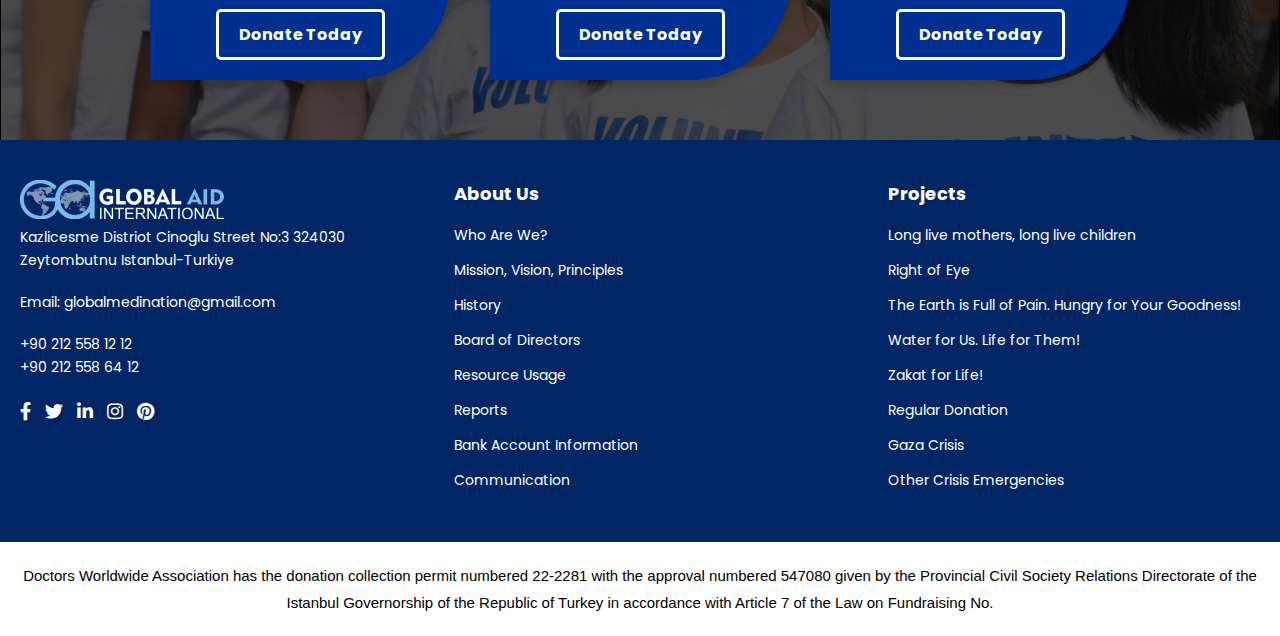
==== commit 9169fca5: "about us mobile respone" ====
--- a/index.html
+++ b/index.html
@@ -51,6 +51,7 @@
               <li><a href="Gift-Donate.html">Gift & Donate</a></li>
               <li><a href="Campaigns.html">Campaigns</a></li>
               <li><a href="project.html">Projects</a></li>
+              <li><a href="donation.html">Donate</a></li>
               <li><a href="donation.html" class="donate-button">Donate</a></li>
           </ul>
       </div>
--- a/style.css
+++ b/style.css
@@ -177,6 +177,15 @@
     font-weight: 600;
     font-family: "Poppins-medium", sans-serif;
   }
+
+  .mobile-menu ul {
+    list-style: none; /* Removes the dots */
+    padding: 0; /* Removes any default padding */
+    margin: 0; /* Removes any default margin */
+  }
+  .mobile-header nav {
+    border-radius: 0; /* Remove any border radius */
+  }
 }
 
 
@@ -1080,6 +1089,7 @@
   background-color: #f5f5f5; /* Light background color for section */
   margin-top: 40px;
   border-radius: 10px;
+  line-height: 1.2;
 }
 
 .donation-image img {
@@ -1362,121 +1372,34 @@
     font-family: 'Poppins', sans-serif; 
     font-size: 40px;
   }
-.supporters-section .section-title {
-  font-size: 40px;
-}
-
-/* about us css  */
-
-
-
-
-
-.together-wrapper {
-  height: auto; /* Adjust height for mobile */
-  padding: 20px; /* Add padding for spacing */
-}
-
-.together-title h1 {
-  font-size: 36px; /* Reduce font size */
-  line-height: 1.4; /* Improve spacing */
-}
-
-/* Who Section */
-.who-wrapper {
-  flex-direction: column; /* Stack image and text */
-  text-align: center; /* Center-align content */
-  padding: 20px;
-}
-
-.whoare-img img {
-  max-width: 100%; /* Make image responsive */
-  margin-bottom: 20px; /* Add space below image */
-}
-
-.whoarewe-title {
-  max-width: 100%; /* Use full width */
-}
-
-.whoarewe-title h2 {
-  font-size: 24px; /* Adjust heading size */
-  text-align: center; /* Center-align the title */
-}
-
-.whoarewe-title p {
-  font-size: 18px; /* Increase font size */
-  /* line-height: 1.8; 
-  text-align: center; 
-  padding: 0 10px;  */
-}
-
-/* Mission Section */
-.mission-wrapper {
-  flex-direction: column; /* Stack image and text */
-  text-align: center; /* Center-align content */
-  padding: 20px;
-}
-
-.mission-titile {
-  max-width: 100%; /* Use full width */
-}
-
-.mission-titile h2 {
-  font-size: 24px; /* Adjust heading size */
-  text-align: center; /* Center-align the title */
-}
-
-.mission-titile p {
-  font-size: 18px; /* Increase font size */
-  /* line-height: 1.8; 
-  text-align: center; 
-  padding: 0 10px;  */
-}
-
-.mission-img img {
-  max-width: 100%; /* Make image responsive */
-  margin-bottom: 20px; /* Add space below image */
-}
-
-/* Vision Section */
-.vision-wrapper {
-  flex-direction: column; /* Stack image and text */
-  text-align: center; /* Center-align content */
-  padding: 20px;
-}
-
-.vision-img img {
-  max-width: 100%; /* Make image responsive */
-  margin-bottom: 20px; /* Add space below image */
-}
-
-.vision-title {
-  max-width: 100%; /* Use full width */
-}
-
-.vision-title h2 {
-  font-size: 24px; /* Adjust heading size */
-  text-align: center; /* Center-align the title */
-}
-
-.vision-title p {
-  font-size: 18px; /* Increase font size */
-  /* line-height: 1.8; 
-  text-align: center; 
-  padding: 0 10px;  */
-}
-
-.donation-section {
-  display: block;
-  padding: 20px;
-  margin-top: 0px;
-}
-.donation-content h2 {
-  font-size: 38px;
-    color: #00308f;
-    margin-bottom: 15px;
-}
-
+
+
+
+
+
+
+
+/* Media Query for mobile */
+@media screen and (max-width: 768px) {
+  .supporters-section .section-title {
+    font-size: 40px; /* Adjust font size for mobile view */
+  }
+}
+
+/* Media Query for mobile */
+@media screen and (max-width: 768px) {
+  .donation-section {
+    padding: 20px; /* Adjust padding for mobile view */
+    margin-top: 20px; /* Reduce margin for mobile */
+    flex-direction: column; /* Stack items vertically on small screens */
+  }
+
+
+  .donation-section h2 {
+    font-size: 32px;
+}
+
+}
 
 
 
@@ -1495,3 +1418,83 @@
   font-size: 15px; /* Slightly smaller font size for mobile */
   padding: 0 10px; /* Add some horizontal padding for text */
 }
+
+
+
+
+
+
+
+
+
+
+/* Media Query for mobile */
+@media screen and (max-width: 768px) {
+
+  /* Together Wrapper */
+  .together-wrapper {
+    height: auto; /* Adjust height for smaller screens */
+    padding: 20px; /* Add some padding */
+  }
+
+  .together-title h1 {
+    font-size: 40px; /* Smaller font size for mobile */
+    text-align: center;
+  }
+
+  /* Who Wrapper */
+  .who-wrapper {
+    flex-direction: column; /* Stack items vertically */
+    padding: 20px;
+  }
+
+  .whoare-img img {
+    max-width: 100%; /* Make image responsive */
+    height: auto;
+  }
+
+  .whoarewe-title {
+    text-align: center; /* Center the text */
+    max-width: 100%; /* Ensure text doesn't overflow */
+  }
+
+  /* Mission Wrapper */
+  .mission-wrapper {
+    flex-direction: column; /* Stack items vertically */
+    padding: 20px;
+  }
+
+  .mission-img img {
+    max-width: 100%; /* Make image responsive */
+    height: auto;
+  }
+
+  .mission-titile {
+    text-align: center; /* Center the text */
+  }
+
+  /* Vision Wrapper */
+  .vision-wrapper {
+    flex-direction: column; /* Stack items vertically */
+    padding: 20px;
+  }
+
+  .vision-img {
+    max-width: 100%; /* Make image responsive */
+    height: auto;
+  }
+
+  .vision-title {
+    text-align: center; /* Center the text */
+    max-width: 100%; /* Ensure text doesn't overflow */
+  }
+}
+
+/* Desktop view (default, no changes needed) */
+.who-wrapper, .mission-wrapper, .vision-wrapper {
+  display: flex;
+  justify-content: center;
+  align-items: center;
+  gap: 20px;
+}
+
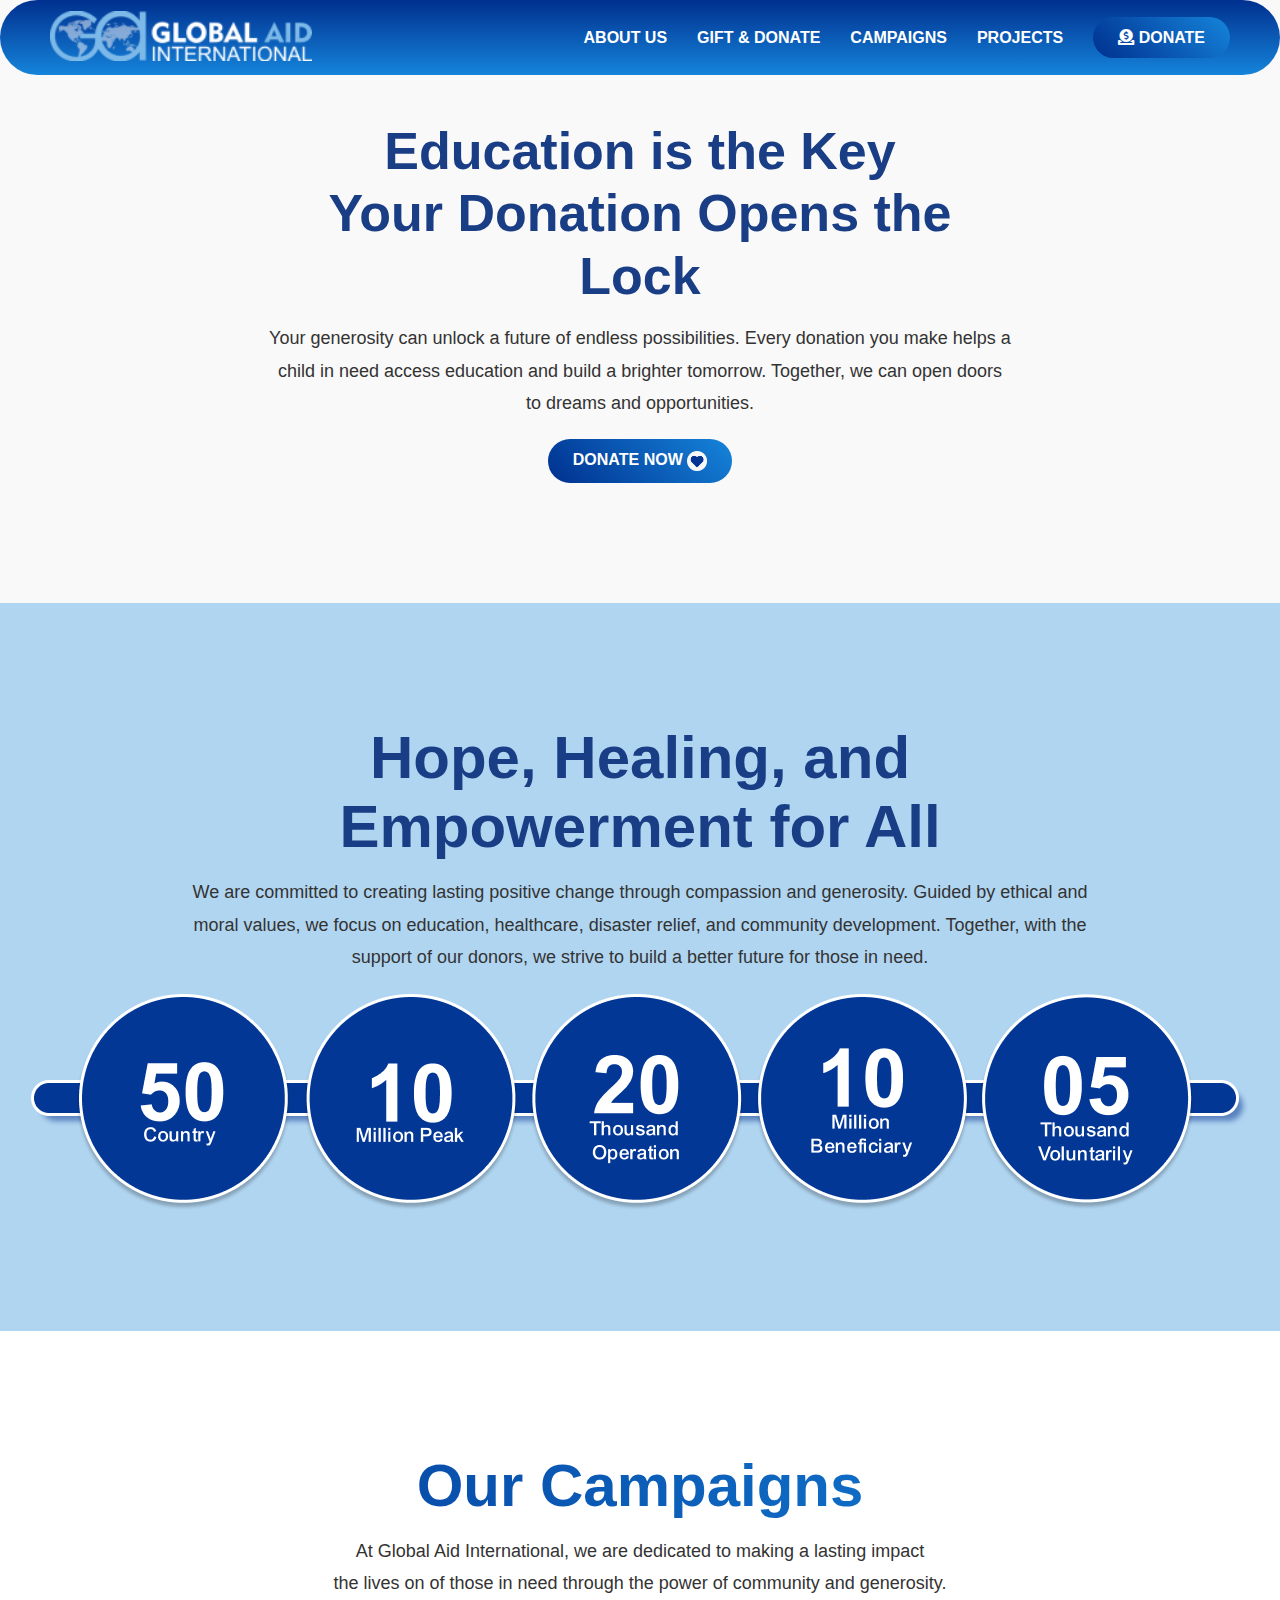
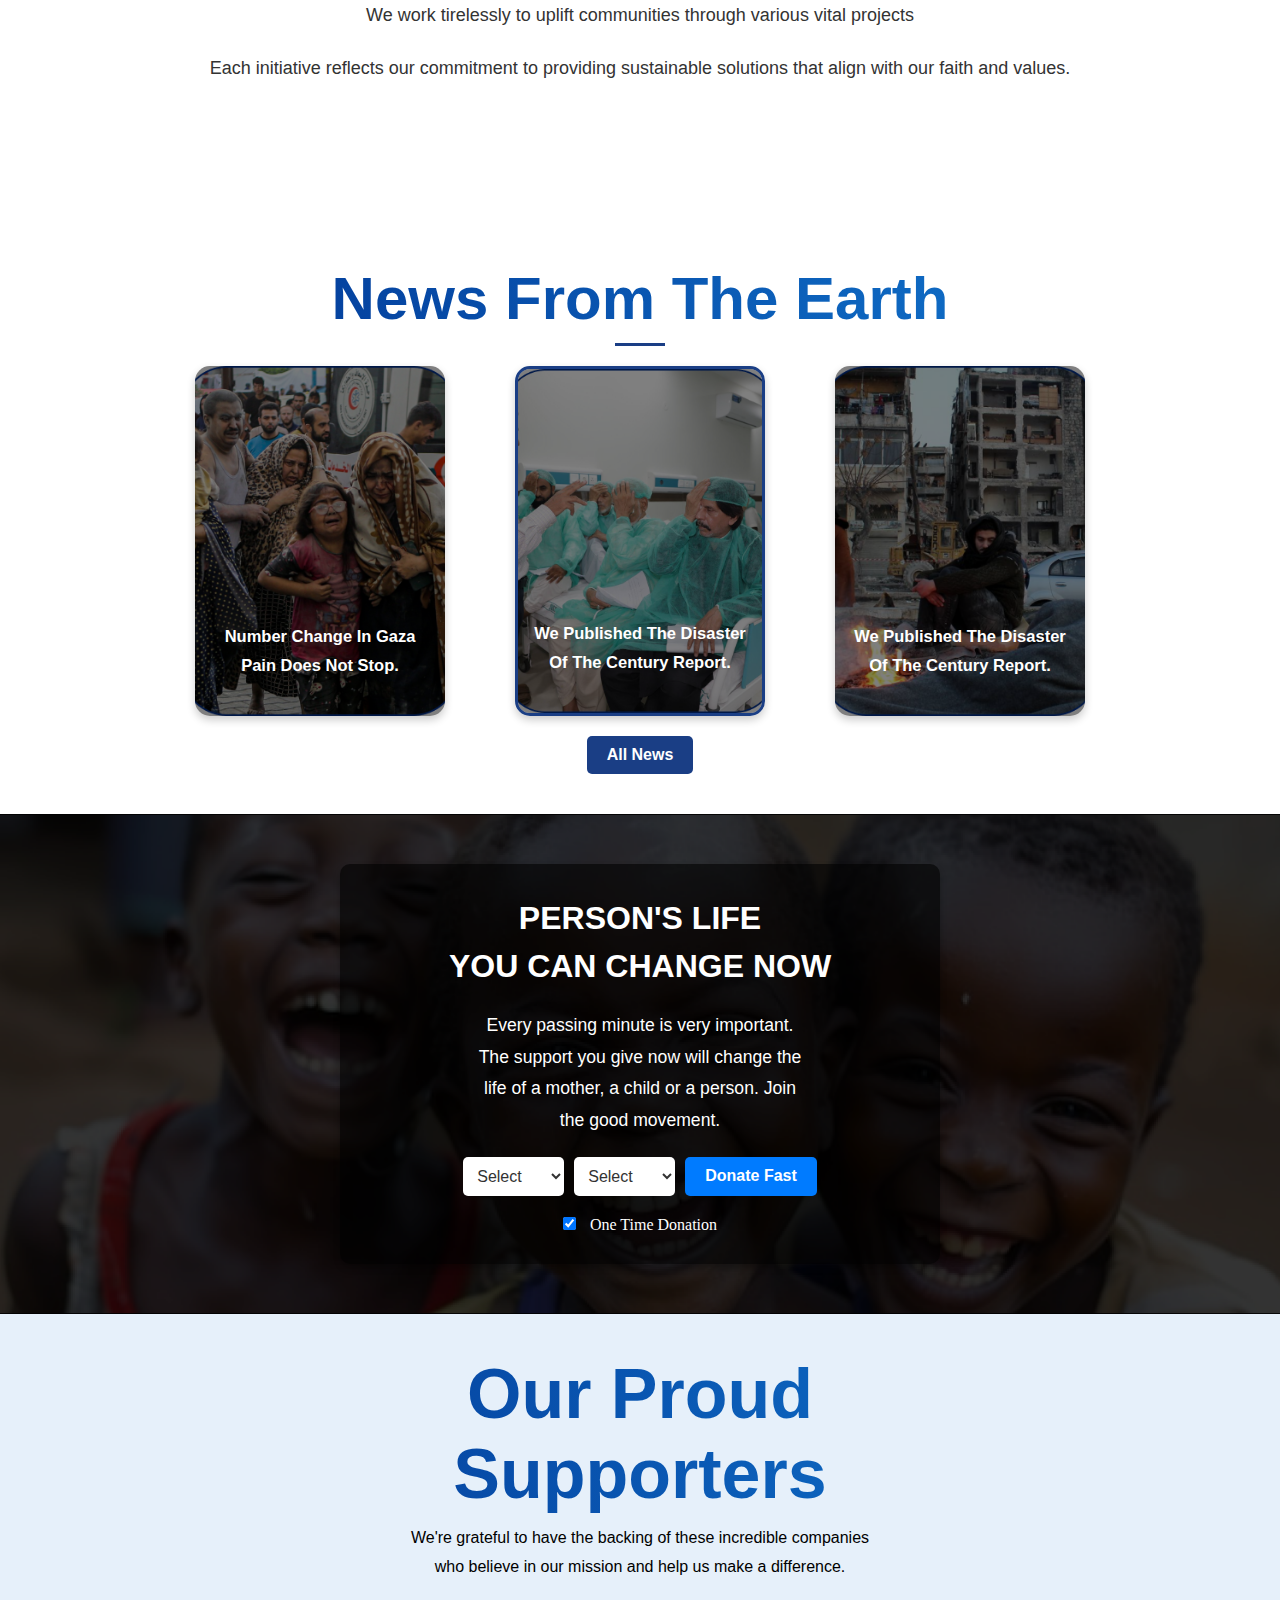
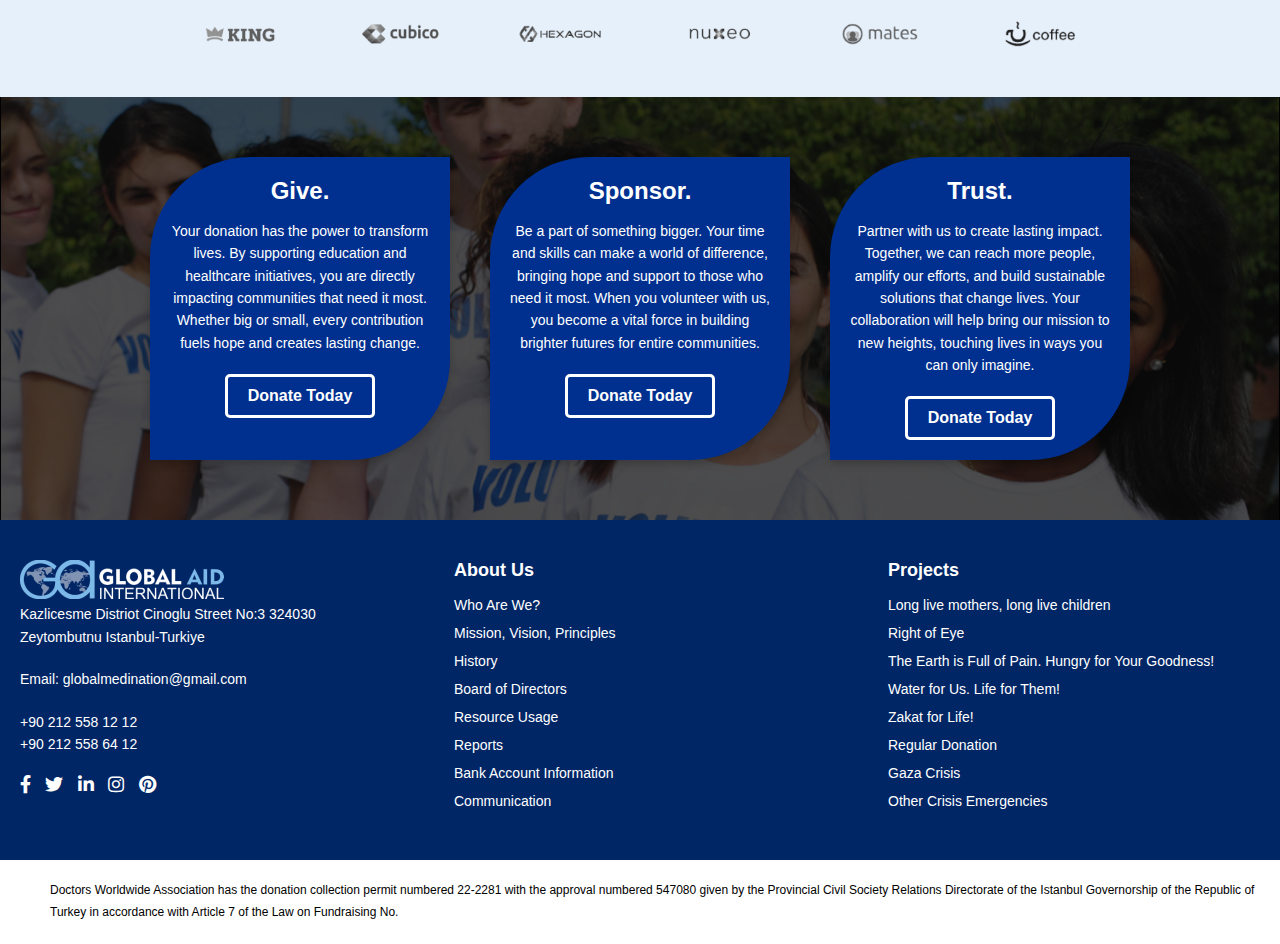
==== commit bb692ceb: "minor changes" ====
--- a/index.html
+++ b/index.html
@@ -8,7 +8,6 @@
     <link rel="stylesheet" href="style.css">
     <link rel="icon" href="images/favicon.png" type="image/x-icon">
     <link rel="stylesheet" href="toggle.js">
-    <link href="https://fonts.googleapis.com/css2?family=Poppins:wght@400;600&display=swap" rel="stylesheet">
     <link href="https://cdnjs.cloudflare.com/ajax/libs/font-awesome/5.15.4/css/all.min.css" rel="stylesheet">
 
 </head>
@@ -27,7 +26,8 @@
                 <li><a href="Gift-Donate.html">Gift & Donate</a></li>
                 <li><a href="Campaigns.html">Campaigns</a></li>
                 <li><a href="project.html">Projects</a></li>
-                <li><a href="donation.html"donate-button">Donate</a></li>
+                <li><a href="donation.html" class="donateicon-button"><i class="fas fa-donate"></i> Donate</a></li>
+
             </ul>
         </nav>
     </header>
@@ -61,20 +61,6 @@
   
 
 
-
-
-
-
-
-
-
-
-
-
-
-
-
-
     <section class="container-fluid education-section-wrapper">
         <div class="education-section">
           <div class="education-content">
@@ -84,9 +70,10 @@
             <div class="text-center">
               <h2>Education is the Key<br>Your Donation Opens the Lock</h2>
               <p>Your generosity can unlock a future of endless possibilities. Every donation you make helps a child in need access education and build a brighter tomorrow. Together, we can open doors to dreams and opportunities.</p>
-              <button class="donateicon-button">
-                Donate Now <span class="icon"> <img src="images/buttonicon.png" alt=""></span>
-              </button>
+              <button class="donateicon-button" onclick="location.href='donation.html'">
+                Donate Now <span class="icon"><img src="images/buttonicon.png" alt=""></span>
+            </button>
+            
             </div>
             <div class="icon-right">
               <!-- <img src="images/dollar2.png" alt="Right Icon"> -->
@@ -204,15 +191,20 @@
       <p class="card-text">
         Your donation has the power to transform lives. By supporting education and healthcare initiatives, you are directly impacting communities that need it most. Whether big or small, every contribution fuels hope and creates lasting change.
       </p>
-      <button class="donate-button">Donate Today</button>
-    </div>
+      <a href="donation.html">
+        <button class="donate-button">Donate Today</button>
+      </a>
+          </div>
     <!-- Card 2 -->
     <div class="donate-card">
       <h3 class="card-title">Sponsor.</h3>
       <p class="card-text">
         Be a part of something bigger. Your time and skills can make a world of difference, bringing hope and support to those who need it most. When you volunteer with us, you become a vital force in building brighter futures for entire communities.
       </p>
-      <button class="donate-button">Donate Today</button>
+      <a href="donation.html">
+        <button class="donate-button">Donate Today</button>
+      </a>
+      
     </div>
     <!-- Card 3 -->
     <div class="donate-card">
@@ -220,7 +212,10 @@
       <p class="card-text">
         Partner with us to create lasting impact. Together, we can reach more people, amplify our efforts, and build sustainable solutions that change lives. Your collaboration will help bring our mission to new heights, touching lives in ways you can only imagine.
       </p>
-      <button class="donate-button">Donate Today</button>
+      <a href="donation.html">
+        <button class="donate-button">Donate Today</button>
+      </a>
+      
     </div>
   </div>
 </section>
--- a/style.css
+++ b/style.css
@@ -1,9 +1,25 @@
+@font-face {
+  font-family: "Geometric";
+  src: url("fonts/Geometric 415 Black BT.ttf") format("truetype");
+}
+
+/* Apply Geometric to headings */
+h1, h2, h3, h4, h5, h6 {
+  font-family: "Geometric", sans-serif;
+}
+
+/* Apply Arial to paragraphs */
+p {
+  font-family: "Arial", sans-serif;
+}
+
+/* General reset */
 * {
   margin: 0;
   padding: 0;
   box-sizing: border-box;
-  font-family: "Poppins", sans-serif;
-}
+}
+
 
 
 /* Desktop Header */
@@ -36,6 +52,7 @@
 nav ul {
   display: flex;
   list-style: none;
+ text-transform: uppercase; /* Capitalizes the text */
 }
 
 nav li {
@@ -47,7 +64,7 @@
   text-decoration: none;
   font-size: 16px;
   font-weight: 600;
-  font-family: "Poppins-medium", sans-serif;
+  font-family: "Arial", sans-serif;
 }
 
 .donate-button {
@@ -106,14 +123,15 @@
   left: 0;
   width: 100%;
   text-align: center;
-  border-radius: 10px;
   z-index: 1000;
   transition: all 0.3s ease-in-out;
 }
 
 .mobile-menu.open {
   display: block; 
-}
+  background: linear-gradient(135deg, #00308F, #1584DA); /* Two-color gradient */
+}
+
 
 /* Menu Icon */
 .menu-icon {
@@ -182,6 +200,7 @@
     list-style: none; /* Removes the dots */
     padding: 0; /* Removes any default padding */
     margin: 0; /* Removes any default margin */
+    line-height: 3;
   }
   .mobile-header nav {
     border-radius: 0; /* Remove any border radius */
@@ -238,11 +257,11 @@
 
 .text-center h2 {
   color: #1a3e85;
-  font-size: 50px;
+  font-size: 52px;
   font-weight: bold;
   margin-bottom: 15px;
   line-height: 1.2;
-  /* font-family: Georgia, 'Times New Roman', Times, serif; */
+  font-family: "Geometric", sans-serif;
 }
 
 .text-center p {
@@ -319,6 +338,19 @@
   max-width: 100%;
   height: auto; /* Ensures the image scales properly */
 }
+
+.campaig-title {
+  background-color: #F5F5F5;
+  height: 40vh;
+  font-size: 50px;
+    font-weight: 600;
+    color: #00308F;
+    font-family: 'Geometria', sans-serif;
+padding-top: 100px;
+text-align: center;
+}
+
+
 
 .Campaigns-wrapper {
     background-color: #fff;
@@ -914,7 +946,7 @@
   text-align: center;
   padding: 40px 20px;
   background-color: #f5f5f5;
-  padding-top: 100px;
+  /* padding-top: 100px; */
 }
 
 .campaign-grid {
@@ -1224,41 +1256,6 @@
 
 
 
-
-
-
-
-
-
-
-
-
-
-
-
-
-
-
-
-
-
-
-
-
-
-
-
-
-
-
-
-
-
-
-
-
-
-
 /* media querry home page css  */
 
 @media (max-width: 768px) {
@@ -1303,8 +1300,32 @@
   font-size: 15px;
   line-height: 1.2;
 }
-}
-
+
+/* campaign page css  */
+
+.campaig-title {
+  font-size: 40px;          
+  height: auto;            
+  padding-top: 40px;       
+}
+.intro-section {
+  display: block;
+  padding: 20px; /* Further reduce padding */
+  margin-top: 30px; /* Further adjust margin */
+}
+
+.intro-content p {
+  font-size: 24px;
+  color: #000000;
+  margin-bottom: 20px;
+  font-family: "arial", sans-serif;
+  text-align: center;
+}
+.intro-content h1 {
+  font-size: 36px; /* Reduce font size for smaller screens */
+  text-align: center; /* Center align for mobile */
+  margin-bottom: 15px; /* Adjust margin */
+}
 
 
 
@@ -1349,7 +1370,6 @@
 
 .supporters-section .section-description {
   font-size: 21px; }
-
 
 
 
@@ -1488,6 +1508,10 @@
     text-align: center; /* Center the text */
     max-width: 100%; /* Ensure text doesn't overflow */
   }
+  .vision-img img {
+    max-width: 80%; /* Reduce image width for mobile view */
+    height: auto;   /* Maintain aspect ratio */
+  }
 }
 
 /* Desktop view (default, no changes needed) */
@@ -1497,4 +1521,4 @@
   align-items: center;
   gap: 20px;
 }
-
+}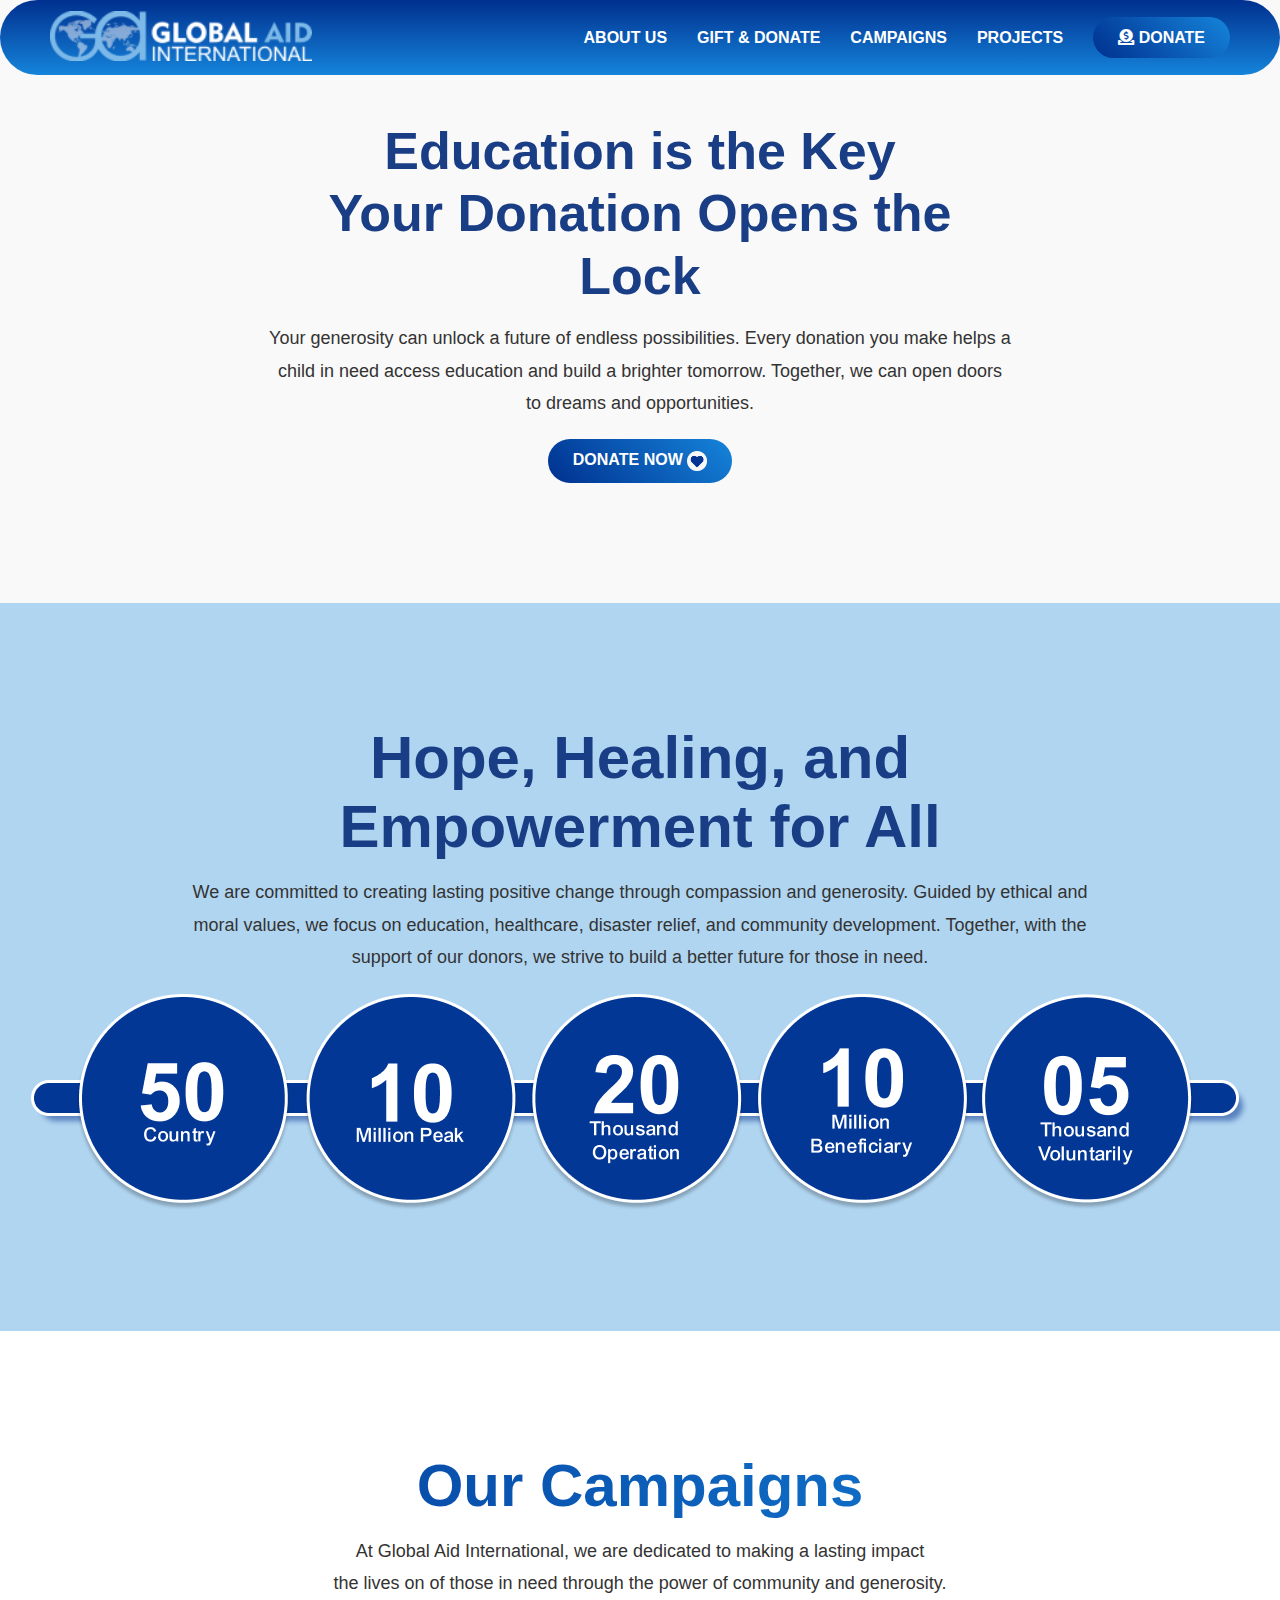
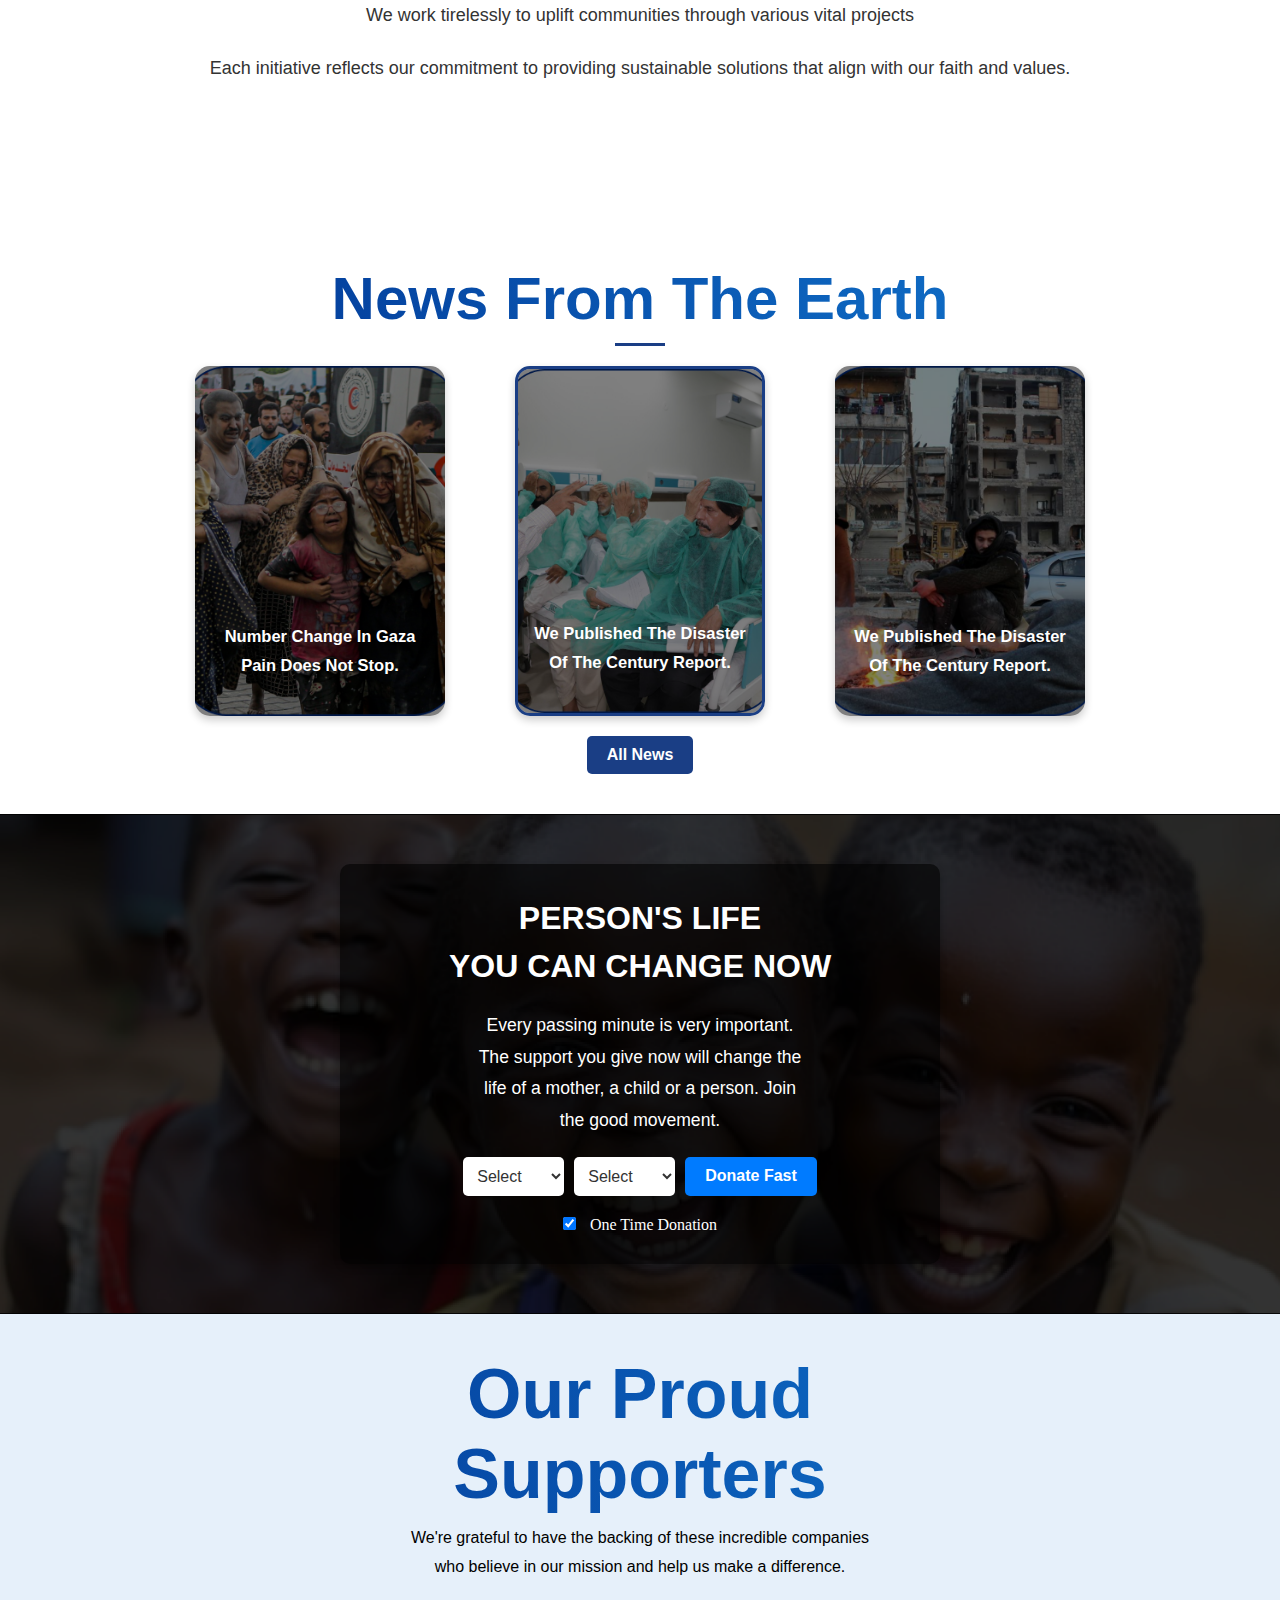
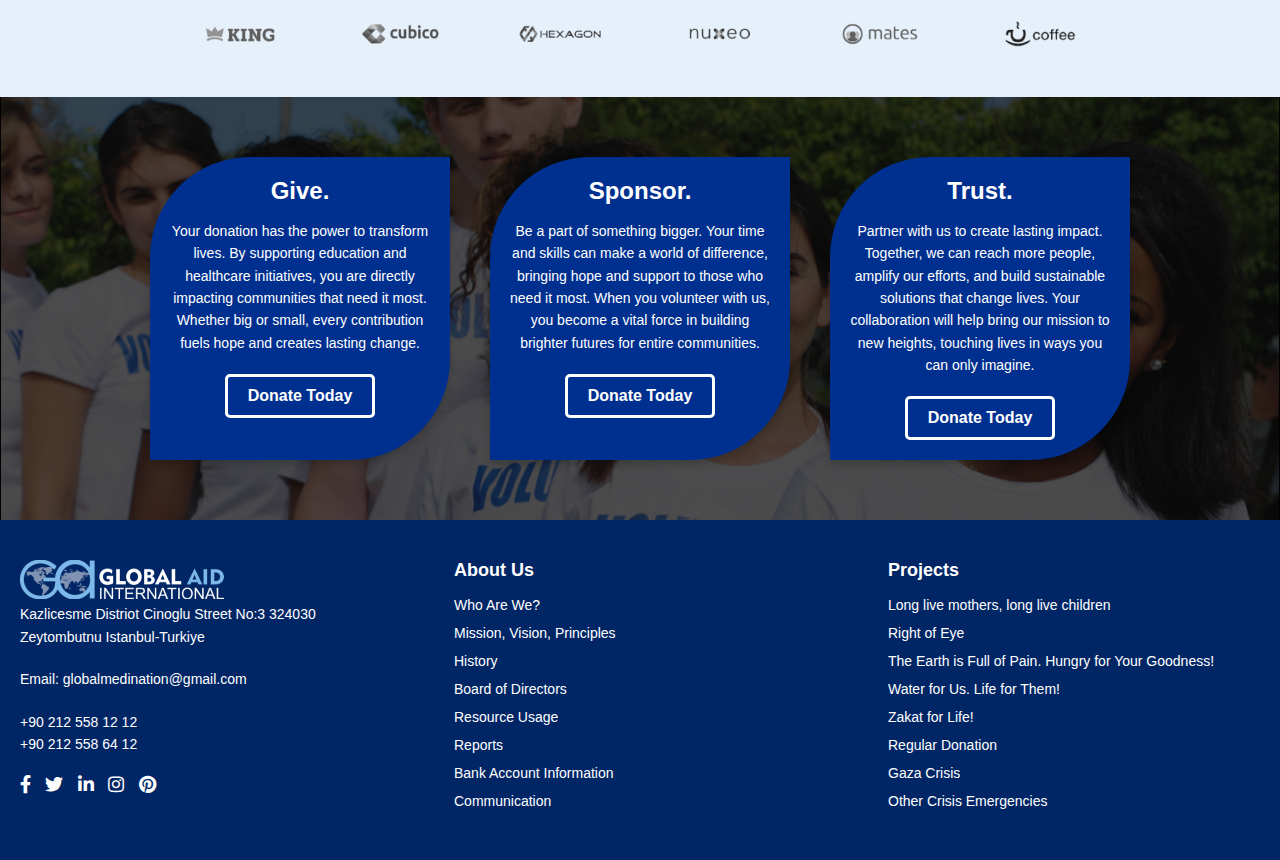
==== commit 5ca910dd: "footer remove" ====
--- a/index.html
+++ b/index.html
@@ -270,10 +270,7 @@
   
 </footer>
 
-<div class="footer-bottom">
- 
-  <p>Doctors Worldwide Association has the donation collection permit numbered 22-2281 with the approval numbered 547080 given by the Provincial Civil Society Relations Directorate of the Istanbul Governorship of the Republic of Turkey in accordance with Article 7 of the Law on Fundraising No. </p>
-</div>
+
 
 </body>
 
--- a/style.css
+++ b/style.css
@@ -867,12 +867,103 @@
 
 
 
-
-
-
-
-
-
+.gift-wrapper {
+  text-align: center;
+  padding: 40px 20px;
+  background-color: #F5F5F5;
+  padding-top: 100px;
+}
+
+.gift-title {
+  font-size: 60px;
+  font-weight: 700;
+  color: #00308F;
+  margin-bottom: 20px;
+  font-family: 'Geometria', sans-serif;
+  line-height: 1.3;
+}
+
+ /* second section */
+
+
+ .donationsecond {
+  text-align: center;
+  padding: 40px 20px;
+  background-color: #f5f5f5;
+}
+
+.donationsecond-title {
+  font-size: 60px;
+  font-weight: 700;
+  color: #00308F;
+  margin-bottom: 20px;
+  font-family: 'Geometria', sans-serif;
+}
+
+.donationsecond-grid {
+  display: grid;
+  grid-template-columns: repeat(auto-fit, minmax(250px, 1fr));
+  gap: 20px;
+  justify-items: center;
+}
+
+.donationsecond-card {
+  position: relative;
+  overflow: hidden;
+  border-radius: 8px;
+}
+
+.donationsecond-card img {
+  width: 100%;
+  height: auto;
+  display: block;
+  border-radius: 8px;
+  transition: transform 0.3s ease;
+}
+
+/* .donationsecond-card:hover img {
+  transform: scale(1.1); 
+} */
+
+
+.donationsecond-card::before {
+  content: "";
+  position: absolute;
+  top: 0;
+  left: 0;
+  width: 100%;
+  height: 100%;
+  z-index: 1; 
+  opacity: 1; 
+  transition: opacity 0.3s ease;
+  border-radius: 8px;
+}
+
+.donationsecond-card:hover::before {
+  opacity: 1; 
+}
+
+.donationsecond-overlay-text {
+  position: absolute;
+  bottom: 30px;
+  left: 50%;
+  transform: translateX(-50%);
+  color: white;
+  font-size: 18px;
+  padding: 10px 15px;
+  border-radius: 4px;
+  text-align: center;
+  font-family: 'Arial', sans-serif;
+  z-index: 2; 
+  width: 90%;
+}
+
+@media (max-width: 768px) {
+  .gift-title {
+    font-size: 40px; 
+    line-height: 1.2; 
+  }
+}
 
 
 
@@ -892,7 +983,7 @@
   justify-content: center;
   padding: 50px;
   background-color: #b0d5f1;
-  margin-top: 75px;
+  /* margin-top: 75px; */
 }
 
 .intro-image img {
@@ -1058,7 +1149,7 @@
   left: 0;
   width: 100%;
   height: 100%;
-  background: rgba(0, 0, 0, 0.5); 
+  /* background: rgba(0, 0, 0, 0.5);  */
   z-index: 1; 
   opacity: 1; 
   transition: opacity 0.3s ease;
@@ -1241,6 +1332,7 @@
   align-items: center;
   justify-content: center;
   background-color: white;
+  text-align: center;
 }
 
 .footer-bottom img {
@@ -1310,8 +1402,7 @@
 }
 .intro-section {
   display: block;
-  padding: 20px; /* Further reduce padding */
-  margin-top: 30px; /* Further adjust margin */
+  padding: 20px; 
 }
 
 .intro-content p {
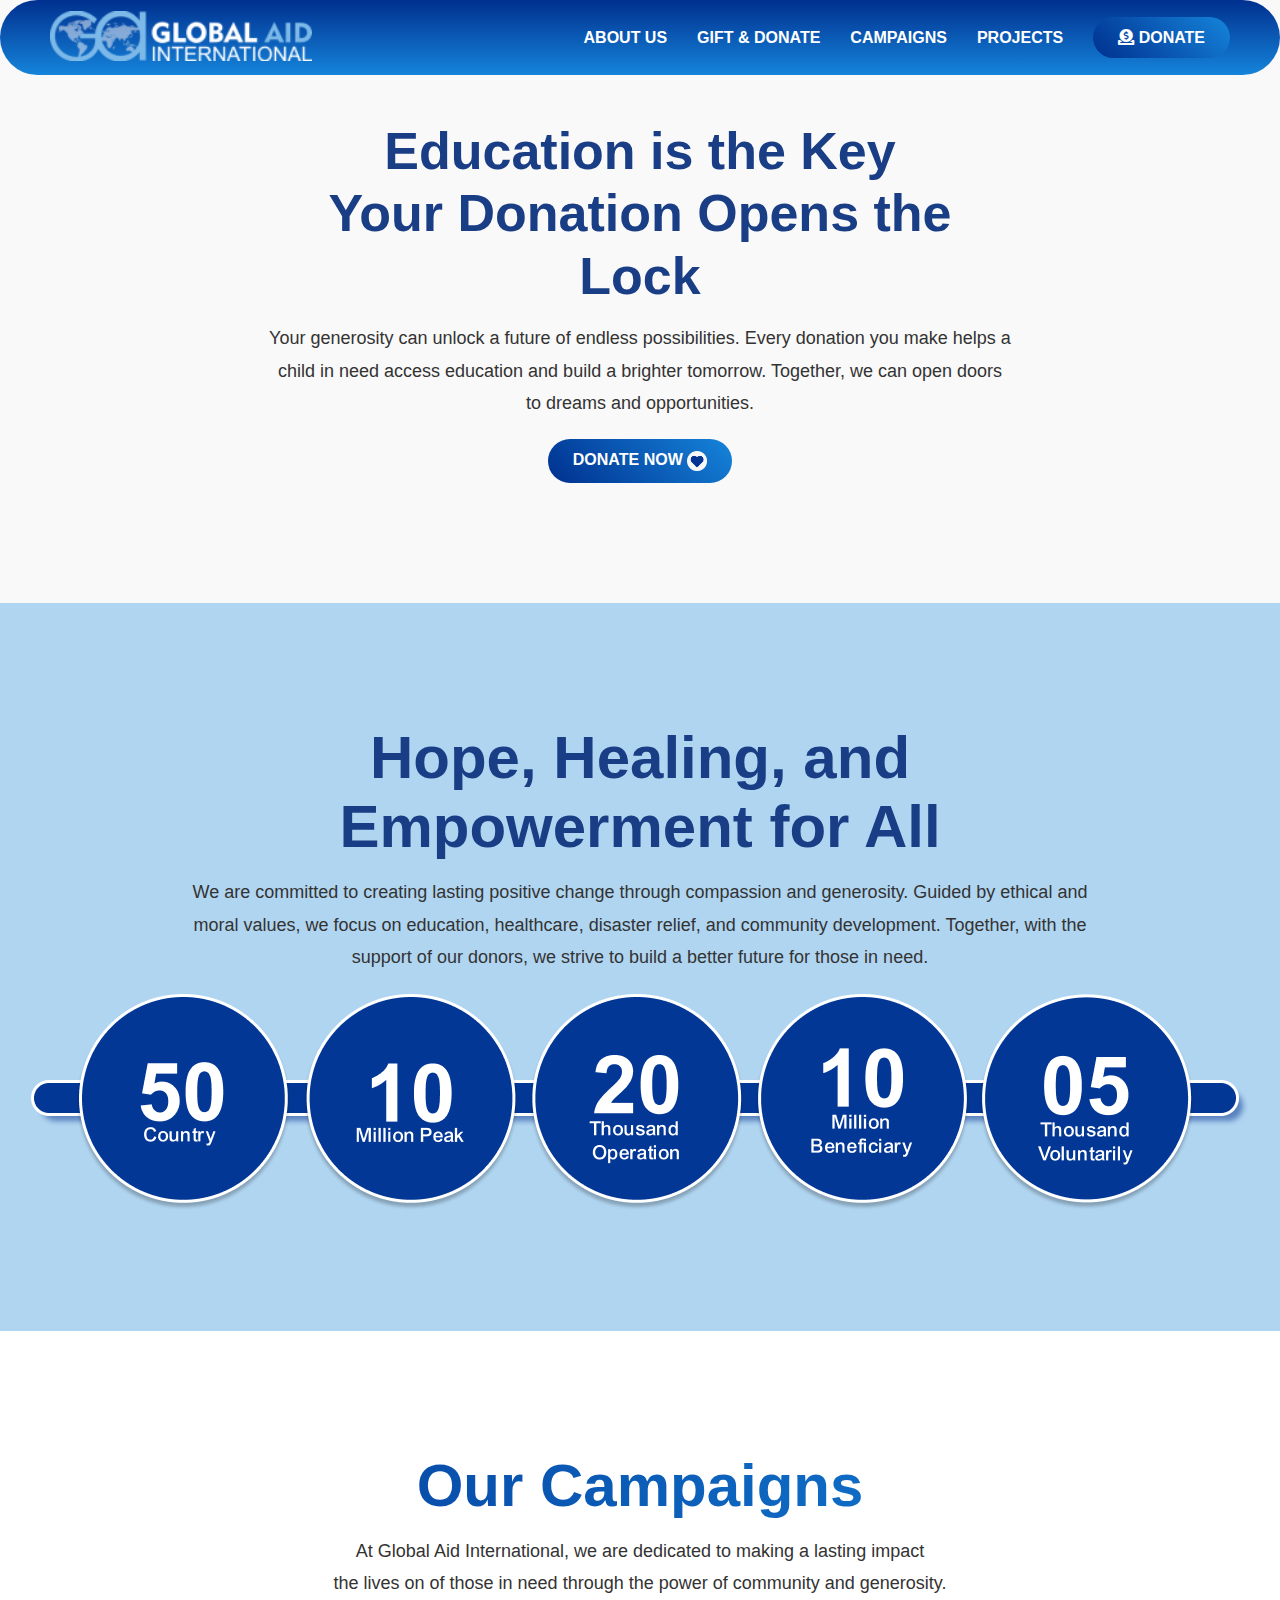
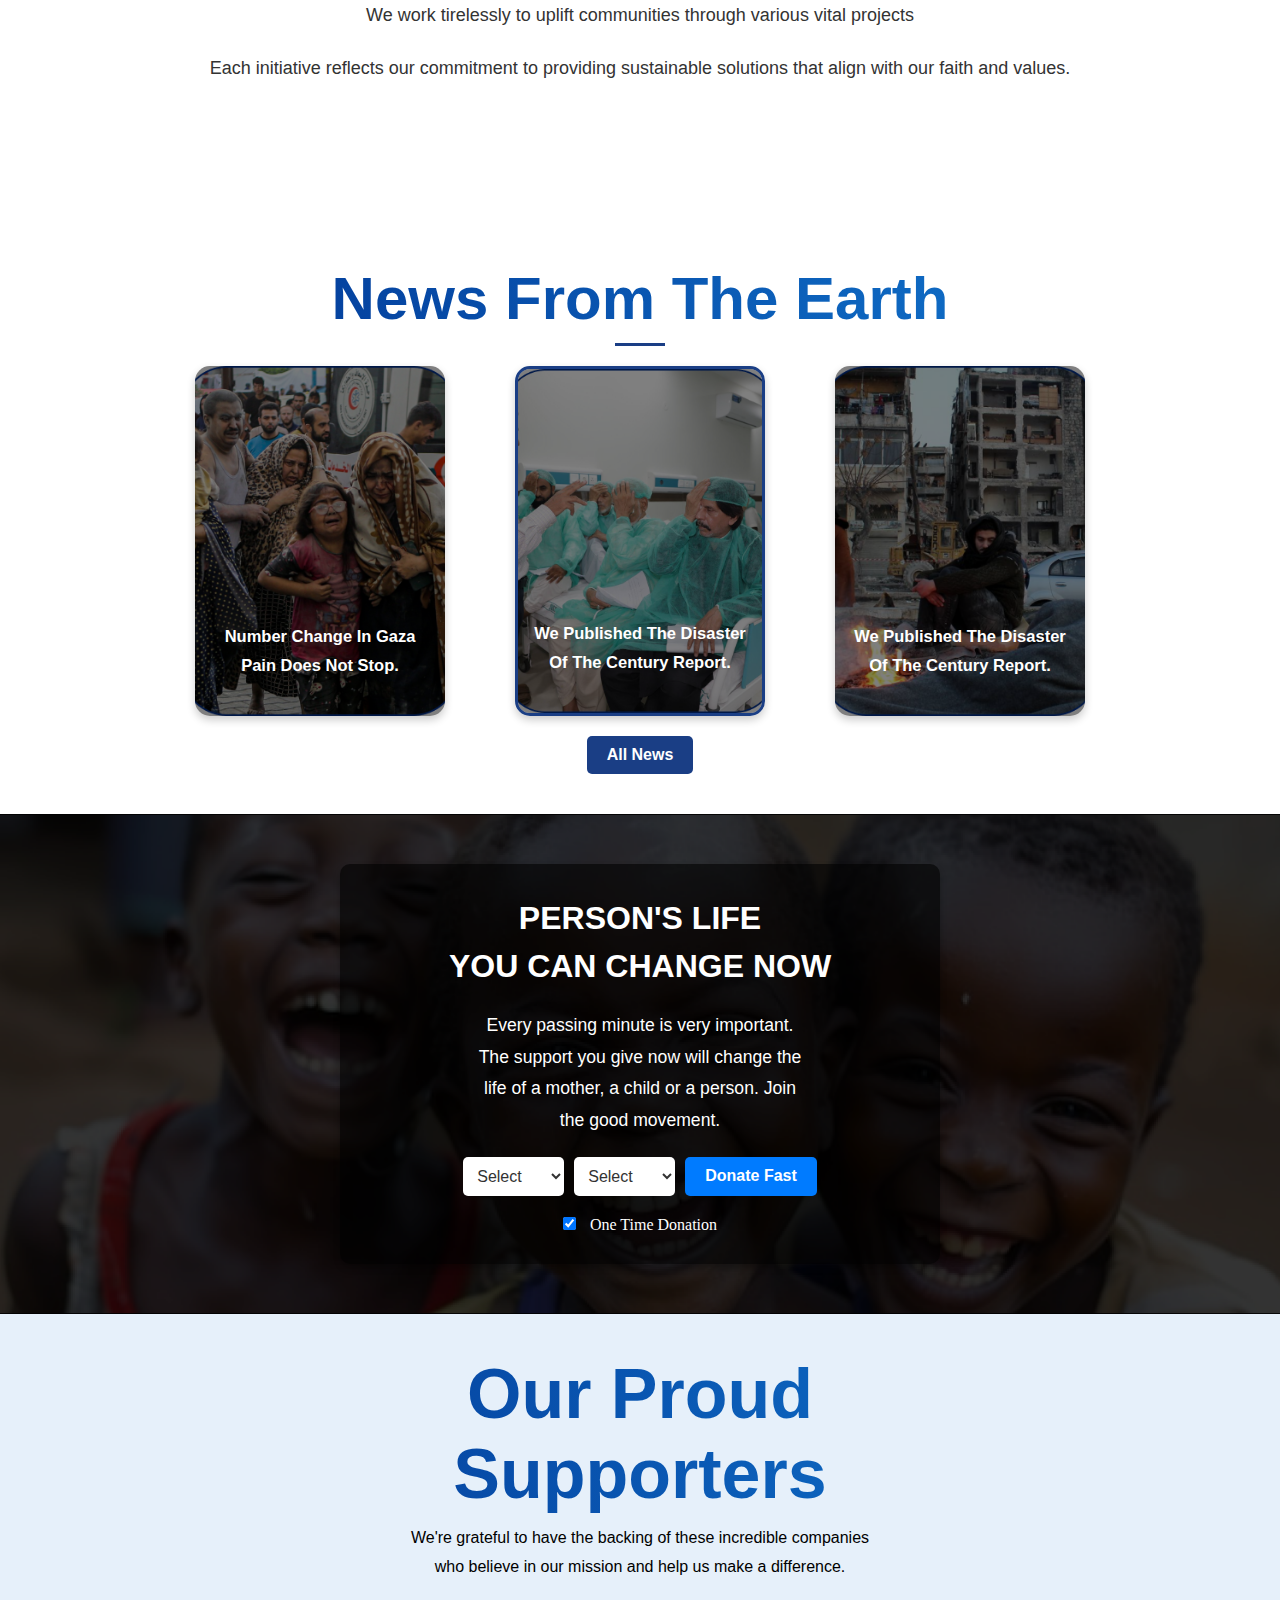
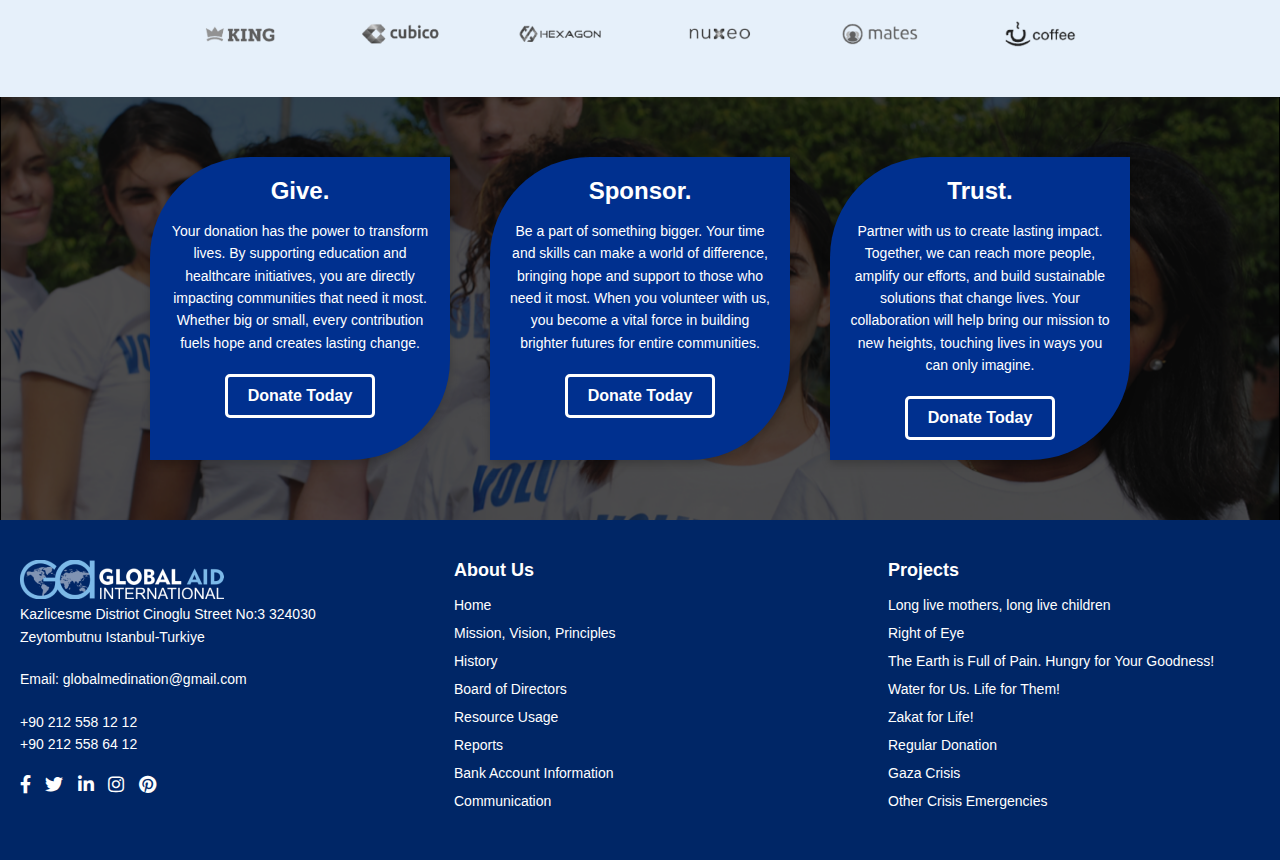
==== commit 88570f93: "footer" ====
--- a/index.html
+++ b/index.html
@@ -242,7 +242,7 @@
     <div class="footer-column">
       <h3>About Us</h3>
       <ul>
-        <li><a href="#">Who Are We?</a></li>
+        <li><a href="#">Home</a></li>
         <li><a href="#">Mission, Vision, Principles</a></li>
         <li><a href="#">History</a></li>
         <li><a href="#">Board of Directors</a></li>
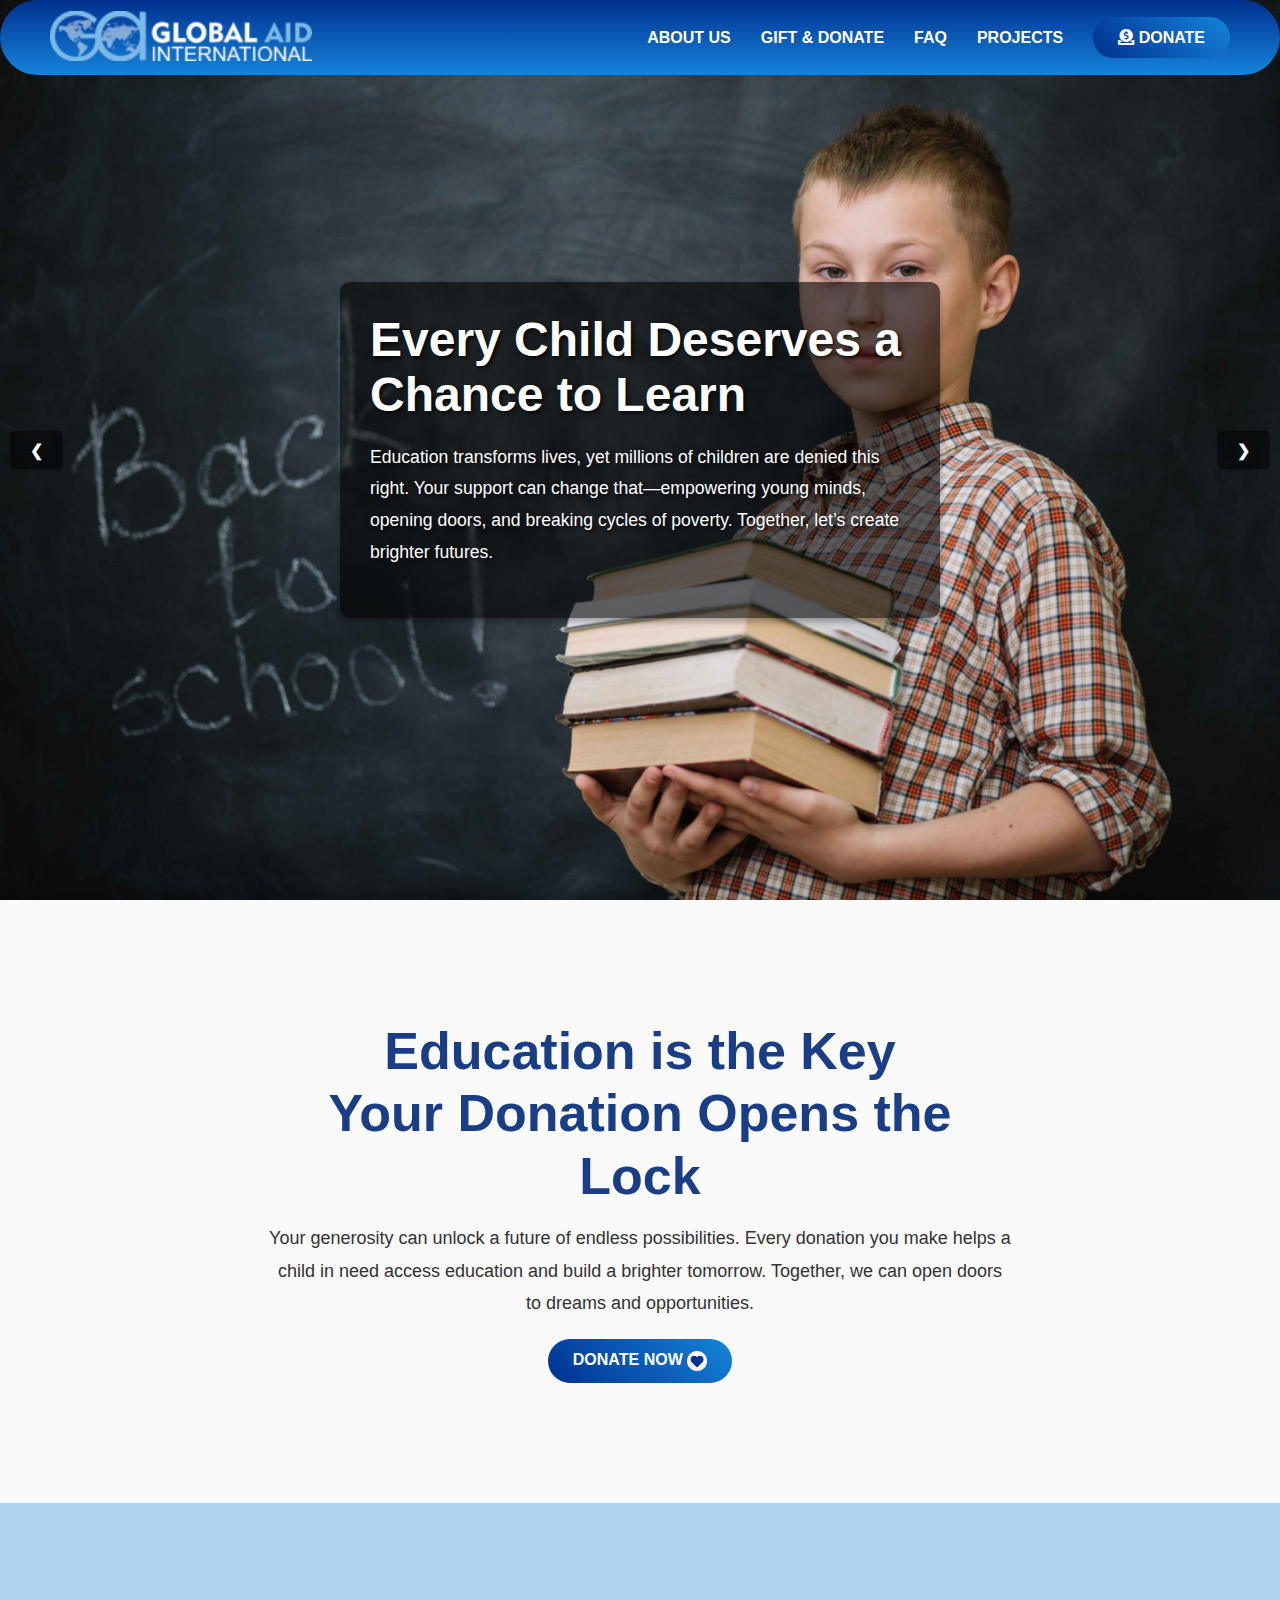
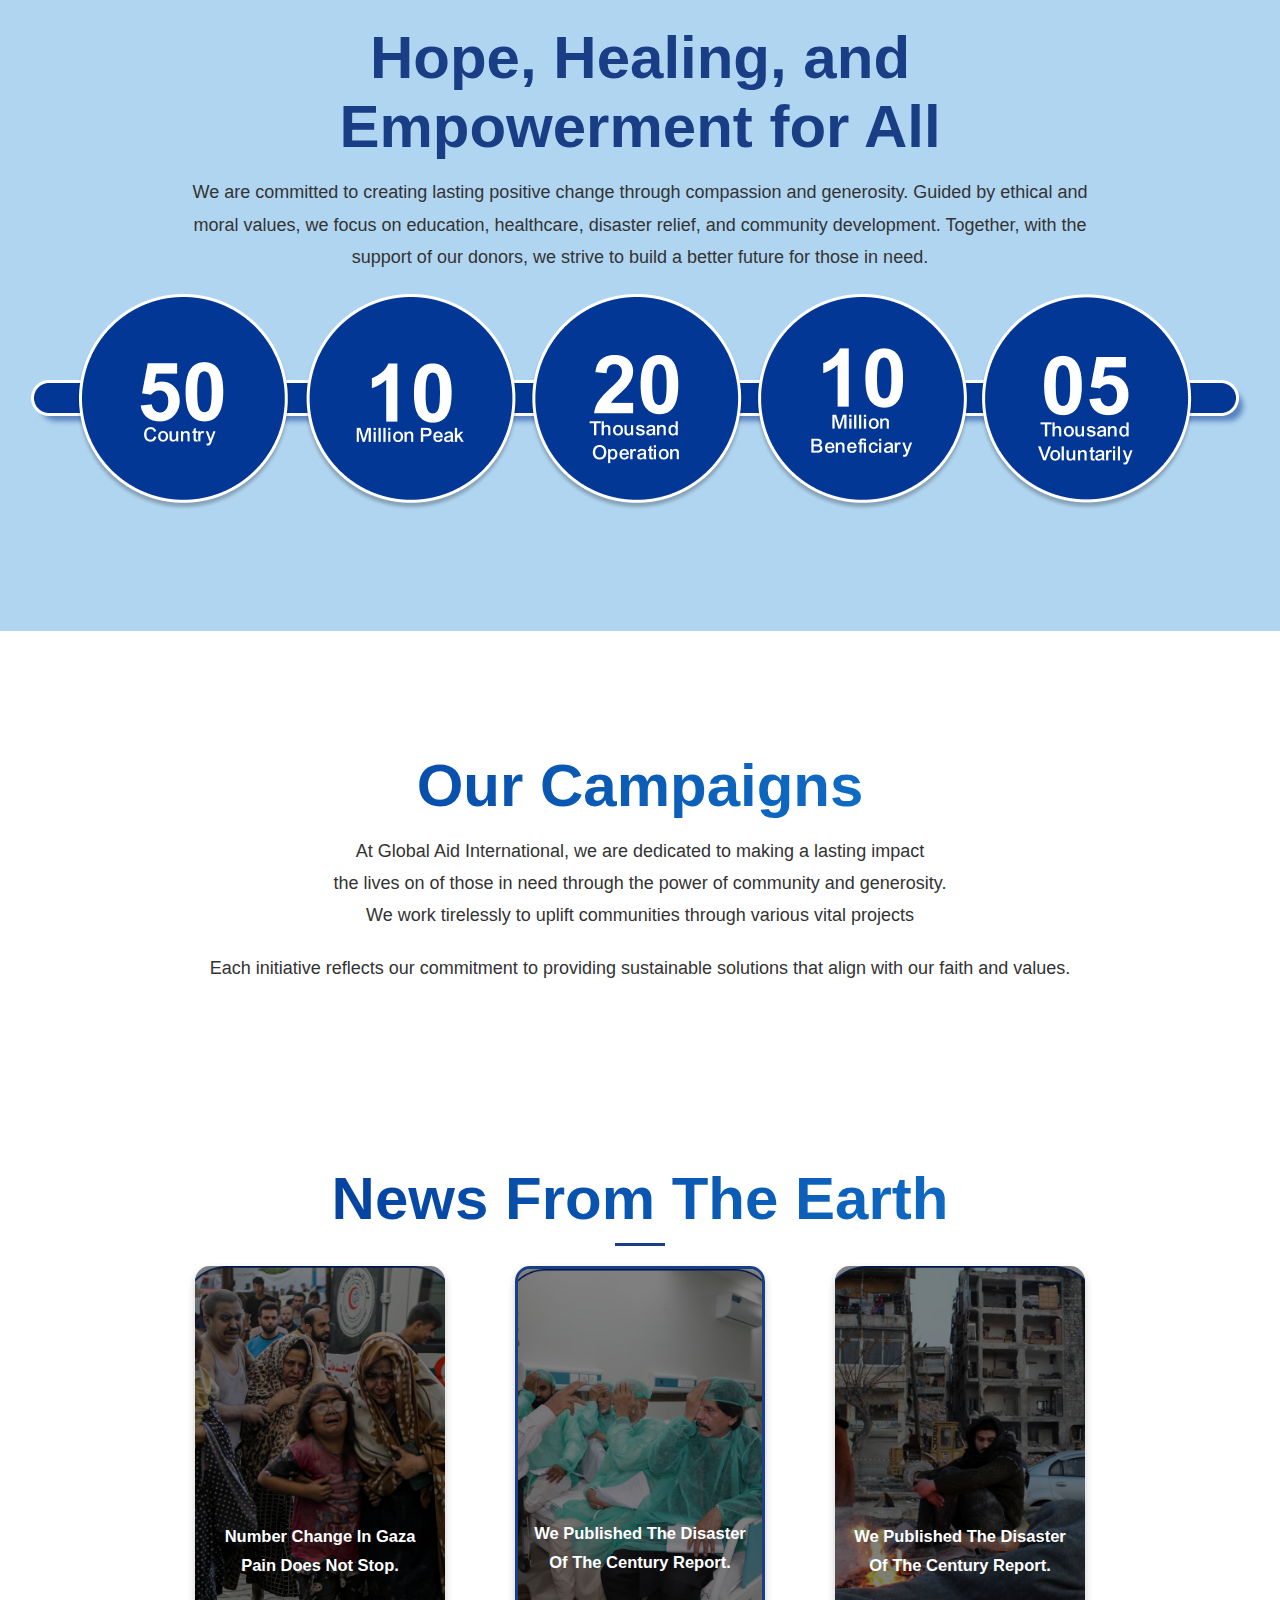
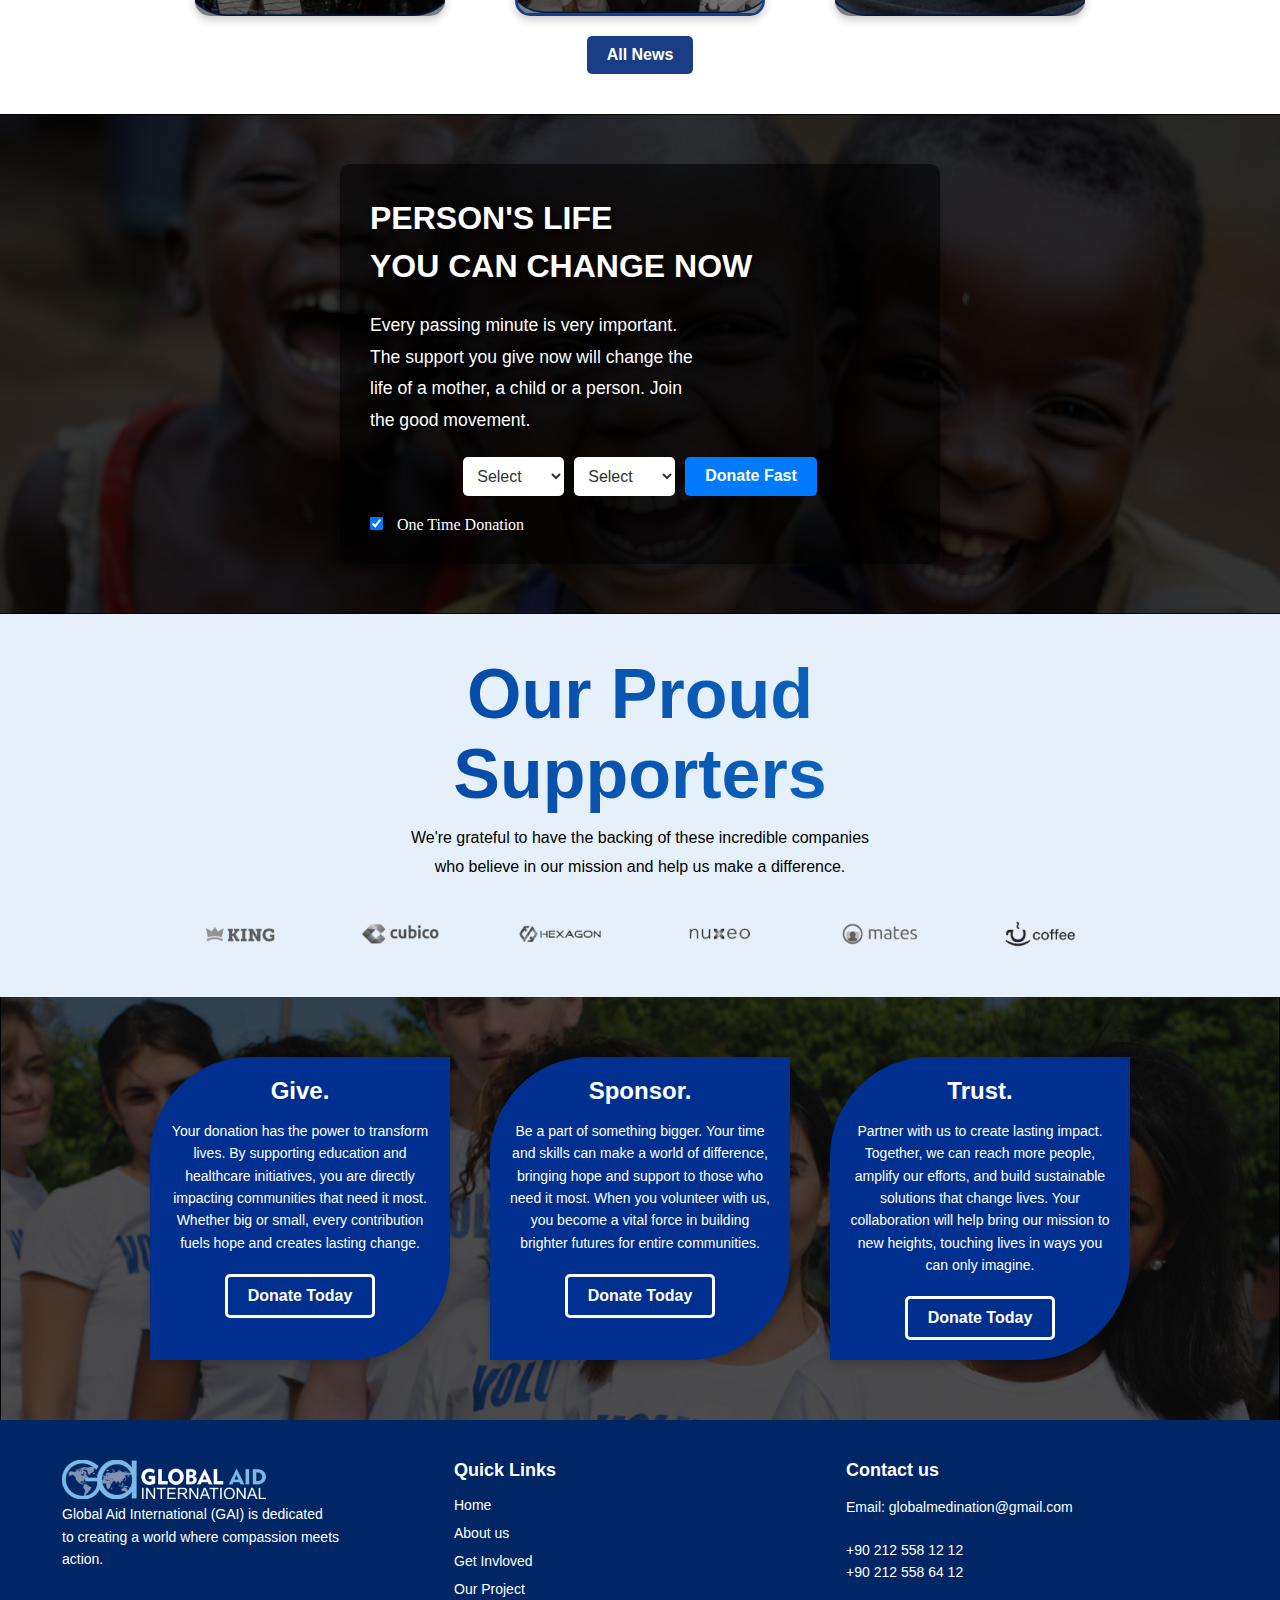
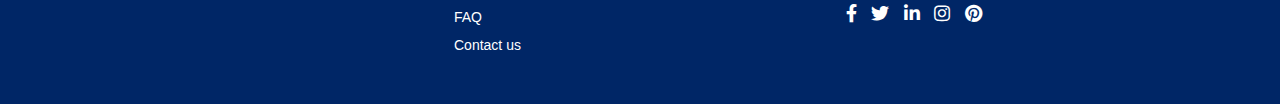
==== commit d3e15b80: "faq page" ====
--- a/index.html
+++ b/index.html
@@ -24,7 +24,7 @@
             <ul>
                 <li><a href="about.html">About Us</a></li>
                 <li><a href="Gift-Donate.html">Gift & Donate</a></li>
-                <li><a href="Campaigns.html">Campaigns</a></li>
+                <li><a href="faqs.html">Faq</a></li>
                 <li><a href="project.html">Projects</a></li>
                 <li><a href="donation.html" class="donateicon-button"><i class="fas fa-donate"></i> Donate</a></li>
 
@@ -49,7 +49,7 @@
           <ul>
               <li><a href="about.html">About Us</a></li>
               <li><a href="Gift-Donate.html">Gift & Donate</a></li>
-              <li><a href="Campaigns.html">Campaigns</a></li>
+              <li><a href="faqs.html">Faq</a></li>
               <li><a href="project.html">Projects</a></li>
               <li><a href="donation.html">Donate</a></li>
               <li><a href="donation.html" class="donate-button">Donate</a></li>
@@ -59,6 +59,47 @@
   <script src="toggle.js" defer></script>
     
   
+  <div class="slider-container">
+    <div class="slider">
+      <div class="slide" style="background-image: url('images/slider1.jpg');">
+        <div class="overlay"></div>
+        <div class="content">
+          <h2>Every Child Deserves a Chance to Learn</h2>
+          <p>Education transforms lives, yet millions of children are denied this right. Your support can change that—empowering young minds, opening doors, and breaking cycles of poverty. Together, let’s create brighter futures.</p>
+        </div>
+      </div>
+      <div class="slide" style="background-image: url('images/slider2.jpg');">
+        <div class="overlay"></div>
+        <div class="content">
+          <h2>Together, We Can Teach the World</h2>
+          <p>Education is the key to transforming lives. With your support, we can provide resources, open doors, and create opportunities for children everywhere. Join us in empowering minds and shaping a brighter future for all.</p>
+        </div>
+      </div>
+      <div class="slide" style="background-image: url('images/slider3.jpg');">
+        <div class="overlay"></div>
+        <div class="content">
+          <h2>Hope, Health, and Healing for All</h2>
+          <p>Health is a right, not a privilege. With your support, we bring care, resources, and hope to those in need, building stronger, healthier communities together.</p>
+        </div>
+      </div>
+      <div class="slide" style="background-image: url('images/slider4.jpg');">
+        <div class="overlay"></div>
+        <div class="content">
+          <h2>Every Breath, Every Life Matters</h2>
+          <p>Every life is precious, and access to health care can make all the difference. Your support helps us provide life-saving resources and care to those who need it most. Together, we can ensure every breath counts.</p>
+        </div>
+      </div>
+    </div>
+    <!-- Arrows -->
+    <button class="slider-arrow prev" onclick="moveSlide(-1)">&#10094;</button>
+    <button class="slider-arrow next" onclick="moveSlide(1)">&#10095;</button>
+    
+  </div>
+  
+  
+
+
+
 
 
     <section class="container-fluid education-section-wrapper">
@@ -227,8 +268,27 @@
     <div class="footer-column">
       <img src="images/Logo.png" alt="Global Aid International Logo">
       <!-- <h3>Doctor Worldwide  <br> Association</h3> -->
-      <p>Kazlicesme Distriot Cinoglu Street No:3 324030 Zeytombutnu Istanbul-Turkiye</p>
-      <p>Email: globalmedination@gmail.com</p>
+      <p>Global Aid International (GAI) is dedicated <br>to creating a world where compassion meets <br>action.</p>
+      
+    </div>
+    <!-- Section 2: About Us -->
+    <div class="footer-column">
+      <h3>Quick Links</h3>
+      <ul>
+        <li><a href="#">Home</a></li>
+        <li><a href="#">About us </a></li>
+        <li><a href="#">Get Invloved</a></li>
+        <li><a href="#">Our Project</a></li>
+        <li><a href="#">FAQ</a></li>
+        <li><a href="#">Contact us</a></li>
+      </ul>
+    </div>
+    <!-- Section 3: Projects -->
+    <div class="footer-column">
+      <h3>Contact us</h3>
+      <ul>
+        
+        <p>Email: globalmedination@gmail.com</p>
       <p>+90 212 558 12 12<br>+90 212 558 64 12</p>
       <div class="social-icons">
         <a href="#"><i class="fab fa-facebook-f"></i></a>
@@ -237,33 +297,7 @@
         <a href="#"><i class="fab fa-instagram"></i></a>
         <a href="#"><i class="fab fa-pinterest"></i></a>
       </div>
-    </div>
-    <!-- Section 2: About Us -->
-    <div class="footer-column">
-      <h3>About Us</h3>
-      <ul>
-        <li><a href="#">Home</a></li>
-        <li><a href="#">Mission, Vision, Principles</a></li>
-        <li><a href="#">History</a></li>
-        <li><a href="#">Board of Directors</a></li>
-        <li><a href="#">Resource Usage</a></li>
-        <li><a href="#">Reports</a></li>
-        <li><a href="#">Bank Account Information</a></li>
-        <li><a href="#">Communication</a></li>
-      </ul>
-    </div>
-    <!-- Section 3: Projects -->
-    <div class="footer-column">
-      <h3>Projects</h3>
-      <ul>
-        <li><a href="#">Long live mothers, long live children</a></li>
-        <li><a href="#">Right of Eye</a></li>
-        <li><a href="#">The Earth is Full of Pain. Hungry for Your Goodness!</a></li>
-        <li><a href="#">Water for Us. Life for Them!</a></li>
-        <li><a href="#">Zakat for Life!</a></li>
-        <li><a href="#">Regular Donation</a></li>
-        <li><a href="#">Gaza Crisis</a></li>
-        <li><a href="#">Other Crisis Emergencies</a></li>
+       
       </ul>
     </div>
   </div>
--- a/style.css
+++ b/style.css
@@ -214,6 +214,82 @@
 
 
 /* home page css  */
+.slider-container {
+  position: relative;
+  overflow: hidden;
+  height: 100vh;
+}
+
+.slider {
+  display: flex;
+  transition: transform 1s ease-in-out;
+}
+
+.slide {
+  min-width: 100%;
+  height: 100vh;
+  display: flex;
+  align-items: center;
+  justify-content: center;
+  background-size: cover;
+  background-position: center;
+  position: relative;
+}
+
+.content {
+  text-align: left; /* Align text to the left */
+  color: white;
+  text-shadow: 2px 2px 4px rgba(0, 0, 0, 0.8);
+  background: none; /* Remove the background */
+  padding: 20px;
+  border-radius: 10px;
+  max-width: 80%;
+}
+
+h2 {
+  font-size: 3rem;
+  margin-bottom: 20px;
+}
+
+p {
+  font-size: 1.2rem;
+  line-height: 1.5;
+}
+
+
+
+/* Slider Arrows */
+.slider-arrow {
+  position: absolute;
+  top: 50%;
+  transform: translateY(-50%);
+  background-color: rgba(0, 0, 0, 0.5);
+  color: white;
+  border: none;
+  padding: 10px 20px;
+  cursor: pointer;
+  z-index: 10;
+}
+
+.slider-arrow.prev {
+  left: 10px;
+}
+
+.slider-arrow.next {
+  right: 10px;
+}
+
+.slider-arrow:hover {
+  background-color: rgba(0, 0, 0, 0.7);
+}
+
+
+
+
+
+
+
+
 
 .education-section-wrapper {
   background-color: #f9f9f9;
@@ -1260,6 +1336,32 @@
 
 /* donate page css end  */
 
+/* -------------------faqs----------------- */
+
+.faqs {
+  background-color: #b0d5f0;
+  width: 100%;
+  margin: auto;
+  padding: 7vw 0;
+}
+
+.faq-accordion {
+  width: 80%;
+  margin: auto;
+}
+.faq-accordion h1 {
+  font-size: 2.5rem;
+  margin-bottom: 30px;
+}
+
+
+
+
+
+
+
+
+
 
 /* Footer Styles */
 .footer {
@@ -1274,6 +1376,7 @@
   justify-content: space-between;
   flex-wrap: wrap;
   gap: 20px;
+  justify-content: center;
 }
 
 .footer-column {
